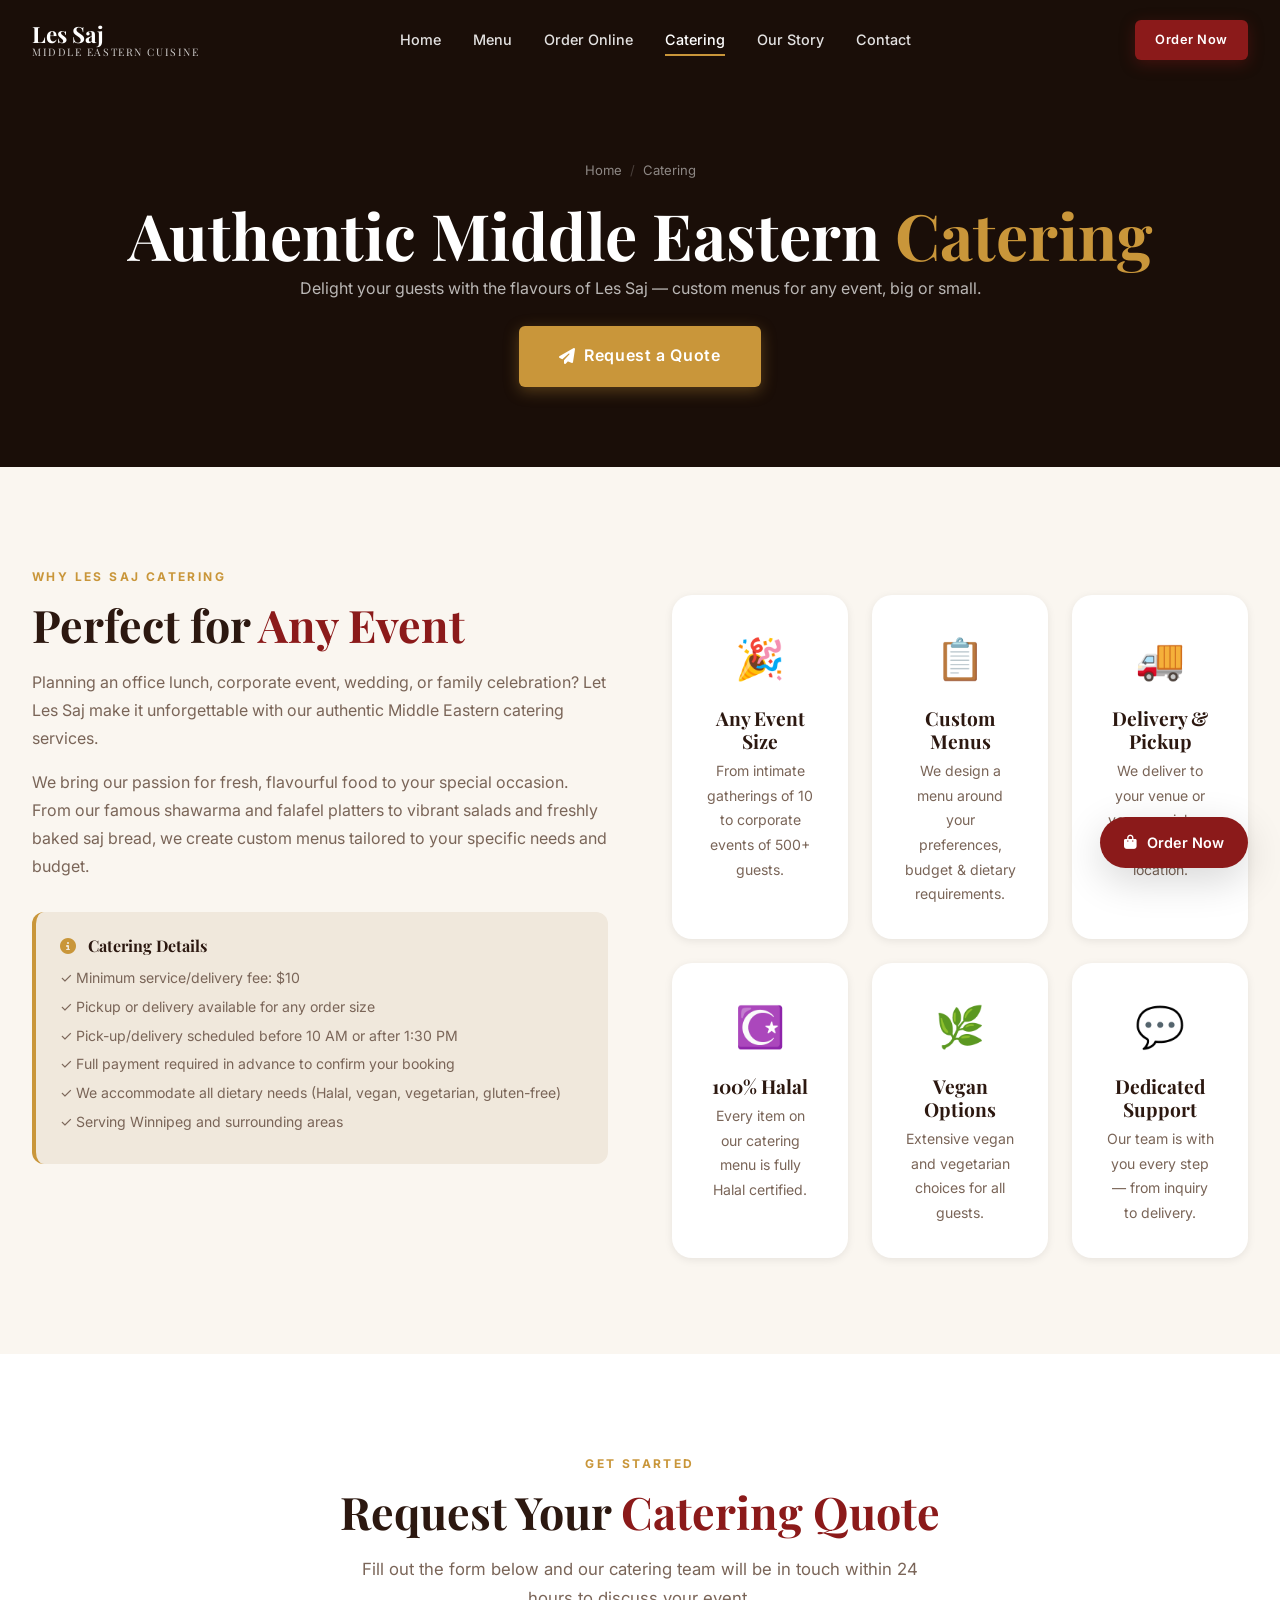
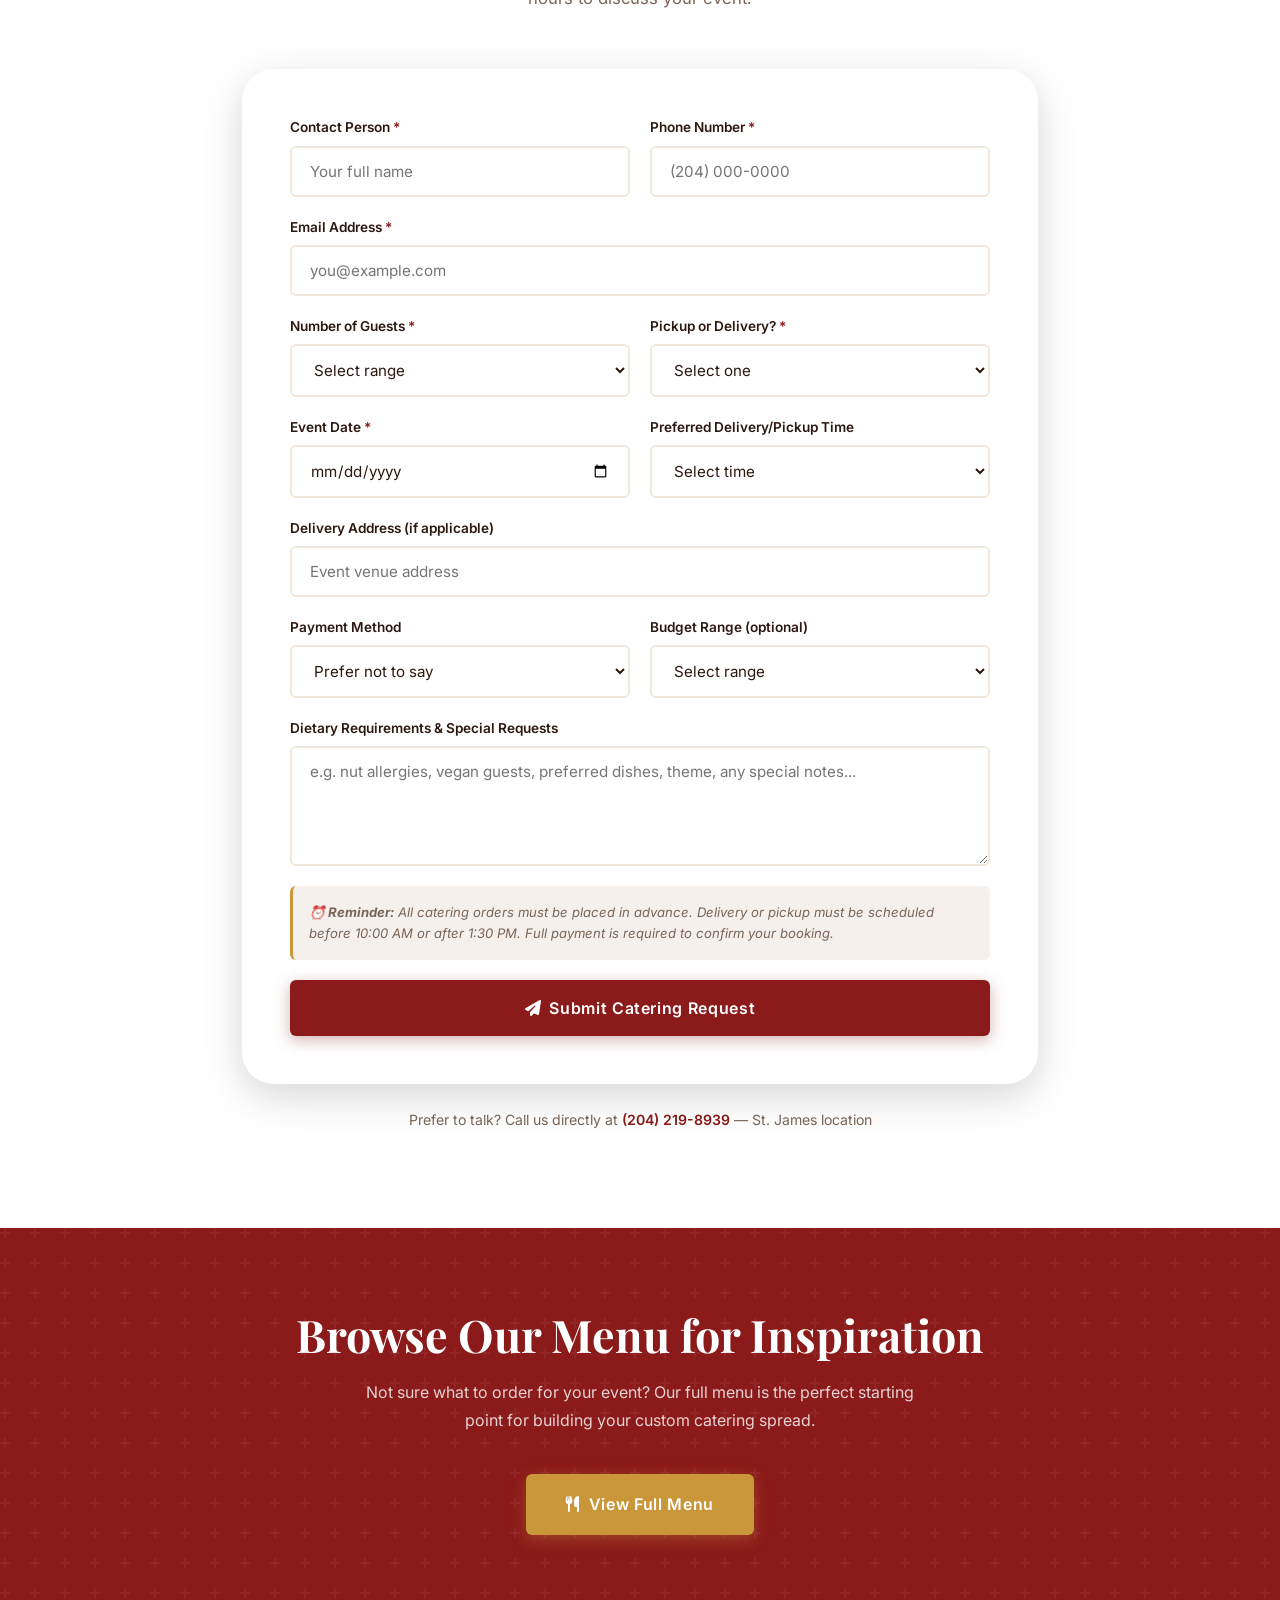
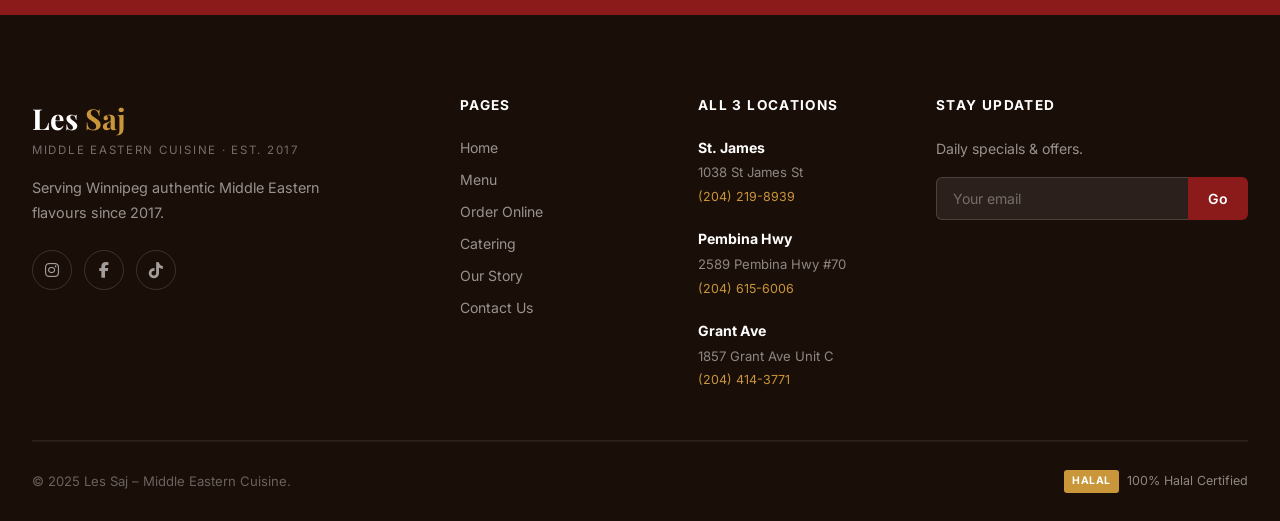
==== catering.html @ 0a303392 "foundation" ====
<!DOCTYPE html>
<html lang="en">
<head>
  <meta charset="UTF-8" /><meta name="viewport" content="width=device-width, initial-scale=1.0" />
  <title>Catering | Les Saj – Authentic Middle Eastern Catering in Winnipeg</title>
  <meta name="description" content="Les Saj catering for corporate events, weddings, parties and more. Custom Middle Eastern menus for any group size in Winnipeg. Request a quote today." />
  <link rel="stylesheet" href="css/style.css" />
  <link rel="stylesheet" href="https://cdnjs.cloudflare.com/ajax/libs/font-awesome/6.5.0/css/all.min.css" />
  <style>
    .perks-grid { display:grid; grid-template-columns:repeat(3,1fr); gap:1.5rem; margin-top:2rem; }
    .perk-card { background:var(--white); border-radius:var(--radius-lg); padding:2rem; box-shadow:var(--shadow-sm); text-align:center; transition:var(--transition); }
    .perk-card:hover { box-shadow:var(--shadow-md); transform:translateY(-4px); }
    .perk-icon { font-size:2.5rem; margin-bottom:1rem; }
    .perk-card h4 { color:var(--text); margin-bottom:0.4rem; }
    .perk-card p  { font-size:0.88rem; margin:0; }
    .catering-notes { background:var(--cream-dark); border-radius:var(--radius-md); padding:1.5rem; margin-top:2rem; border-left:4px solid var(--gold); }
    .catering-notes h4 { color:var(--text); margin-bottom:0.75rem; font-size:1rem; }
    .catering-notes li { font-size:0.88rem; color:var(--text-muted); margin-bottom:0.4rem; }
    @media(max-width:768px){ .perks-grid{grid-template-columns:1fr;} }
  </style>
</head>
<body>
<nav class="nav scrolled">
  <div class="nav-inner">
    <a href="index.html" class="nav-logo"><div class="nav-logo-text"><span class="name">Les Saj</span><span class="tagline">Middle Eastern Cuisine</span></div></a>
    <div class="nav-links"><a href="index.html">Home</a><a href="menu.html">Menu</a><a href="order.html">Order Online</a><a href="catering.html" class="active">Catering</a><a href="our-story.html">Our Story</a><a href="contact.html">Contact</a></div>
    <div class="nav-cta"><a href="order.html" class="btn btn-primary btn-sm">Order Now</a></div>
    <button class="hamburger"><span></span><span></span><span></span></button>
  </div>
</nav>
<div class="mobile-menu"><a href="index.html">Home</a><a href="menu.html">Menu</a><a href="order.html">Order Online</a><a href="catering.html">Catering</a><a href="our-story.html">Our Story</a><a href="contact.html">Contact</a><a href="order.html" class="btn btn-primary">Order Now &rarr;</a></div>

<div class="page-hero page-hero-dark">
  <div class="container">
    <div class="breadcrumb"><a href="index.html">Home</a><span class="sep">/</span><span>Catering</span></div>
    <h1>Authentic Middle Eastern <span style="color:var(--gold)">Catering</span></h1>
    <p>Delight your guests with the flavours of Les Saj — custom menus for any event, big or small.</p>
    <div style="margin-top:1.5rem;"><a href="#catering-form" class="btn btn-gold btn-lg"><i class="fas fa-paper-plane"></i> Request a Quote</a></div>
  </div>
</div>

<section class="section bg-cream">
  <div class="container">
    <div class="grid-2" style="align-items:start;">
      <div class="reveal-left">
        <span class="section-label">Why Les Saj Catering</span>
        <h2 class="section-title">Perfect for <span>Any Event</span></h2>
        <p>Planning an office lunch, corporate event, wedding, or family celebration? Let Les Saj make it unforgettable with our authentic Middle Eastern catering services.</p>
        <p style="margin-top:1rem;">We bring our passion for fresh, flavourful food to your special occasion. From our famous shawarma and falafel platters to vibrant salads and freshly baked saj bread, we create custom menus tailored to your specific needs and budget.</p>
        <div class="catering-notes">
          <h4><i class="fas fa-info-circle" style="color:var(--gold); margin-right:0.5rem;"></i> Catering Details</h4>
          <ul>
            <li>✓ Minimum service/delivery fee: $10</li>
            <li>✓ Pickup or delivery available for any order size</li>
            <li>✓ Pick-up/delivery scheduled before 10 AM or after 1:30 PM</li>
            <li>✓ Full payment required in advance to confirm your booking</li>
            <li>✓ We accommodate all dietary needs (Halal, vegan, vegetarian, gluten-free)</li>
            <li>✓ Serving Winnipeg and surrounding areas</li>
          </ul>
        </div>
      </div>
      <div class="perks-grid reveal-right">
        <div class="perk-card">
          <div class="perk-icon">🎉</div>
          <h4>Any Event Size</h4>
          <p>From intimate gatherings of 10 to corporate events of 500+ guests.</p>
        </div>
        <div class="perk-card">
          <div class="perk-icon">📋</div>
          <h4>Custom Menus</h4>
          <p>We design a menu around your preferences, budget &amp; dietary requirements.</p>
        </div>
        <div class="perk-card">
          <div class="perk-icon">🚚</div>
          <h4>Delivery &amp; Pickup</h4>
          <p>We deliver to your venue or you can pick up fresh from any location.</p>
        </div>
        <div class="perk-card">
          <div class="perk-icon">☪️</div>
          <h4>100% Halal</h4>
          <p>Every item on our catering menu is fully Halal certified.</p>
        </div>
        <div class="perk-card">
          <div class="perk-icon">🌿</div>
          <h4>Vegan Options</h4>
          <p>Extensive vegan and vegetarian choices for all guests.</p>
        </div>
        <div class="perk-card">
          <div class="perk-icon">💬</div>
          <h4>Dedicated Support</h4>
          <p>Our team is with you every step — from inquiry to delivery.</p>
        </div>
      </div>
    </div>
  </div>
</section>

<!-- CATERING FORM -->
<section class="section bg-white" id="catering-form">
  <div class="container" style="max-width:860px;">
    <div class="section-header">
      <span class="section-label">Get Started</span>
      <h2 class="section-title reveal">Request Your <span>Catering Quote</span></h2>
      <p class="section-subtitle reveal">Fill out the form below and our catering team will be in touch within 24 hours to discuss your event.</p>
    </div>
    <div style="background:var(--white); border-radius:var(--radius-xl); padding:3rem; box-shadow:var(--shadow-lg);" class="reveal">
      <form id="catering-form" class="form-grid">
        <div class="form-group">
          <label>Contact Person <span style="color:var(--red)">*</span></label>
          <input type="text" placeholder="Your full name" required />
        </div>
        <div class="form-group">
          <label>Phone Number <span style="color:var(--red)">*</span></label>
          <input type="tel" placeholder="(204) 000-0000" required />
        </div>
        <div class="form-group form-full">
          <label>Email Address <span style="color:var(--red)">*</span></label>
          <input type="email" placeholder="you@example.com" required />
        </div>
        <div class="form-group">
          <label>Number of Guests <span style="color:var(--red)">*</span></label>
          <select required>
            <option value="">Select range</option>
            <option>10 – 25 guests</option>
            <option>25 – 50 guests</option>
            <option>50 – 100 guests</option>
            <option>100 – 200 guests</option>
            <option>200+ guests</option>
          </select>
        </div>
        <div class="form-group">
          <label>Pickup or Delivery? <span style="color:var(--red)">*</span></label>
          <select required>
            <option value="">Select one</option>
            <option>Delivery to my venue</option>
            <option>Pickup from St. James</option>
            <option>Pickup from Pembina Hwy</option>
            <option>Pickup from Grant Ave</option>
          </select>
        </div>
        <div class="form-group">
          <label>Event Date <span style="color:var(--red)">*</span></label>
          <input type="date" required />
        </div>
        <div class="form-group">
          <label>Preferred Delivery/Pickup Time</label>
          <select>
            <option value="">Select time</option>
            <option>Before 10:00 AM</option>
            <option>After 1:30 PM</option>
            <option>Evening (after 5:00 PM)</option>
          </select>
        </div>
        <div class="form-group form-full">
          <label>Delivery Address (if applicable)</label>
          <input type="text" placeholder="Event venue address" />
        </div>
        <div class="form-group">
          <label>Payment Method</label>
          <select>
            <option value="">Prefer not to say</option>
            <option>Credit / Debit Card</option>
            <option>Cash</option>
            <option>E-Transfer</option>
          </select>
        </div>
        <div class="form-group">
          <label>Budget Range (optional)</label>
          <select>
            <option value="">Select range</option>
            <option>Under $200</option>
            <option>$200 – $500</option>
            <option>$500 – $1,000</option>
            <option>$1,000 – $2,500</option>
            <option>$2,500+</option>
          </select>
        </div>
        <div class="form-group form-full">
          <label>Dietary Requirements &amp; Special Requests</label>
          <textarea placeholder="e.g. nut allergies, vegan guests, preferred dishes, theme, any special notes..."></textarea>
        </div>
        <div class="form-full">
          <div class="form-note" style="margin-bottom:1.25rem;">
            <strong>⏰ Reminder:</strong> All catering orders must be placed in advance. Delivery or pickup must be scheduled before 10:00 AM or after 1:30 PM. Full payment is required to confirm your booking.
          </div>
          <button type="submit" class="btn btn-primary btn-lg" style="width:100%; justify-content:center;">
            <i class="fas fa-paper-plane"></i> Submit Catering Request
          </button>
        </div>
      </form>
    </div>
    <p style="text-align:center; margin-top:1.5rem; font-size:0.88rem; color:var(--text-muted);">
      Prefer to talk? Call us directly at <a href="tel:2042198939" style="color:var(--red); font-weight:600;">(204) 219-8939</a> — St. James location
    </p>
  </div>
</section>

<section class="cta-band">
  <div class="container">
    <h2>Browse Our Menu for Inspiration</h2>
    <p>Not sure what to order for your event? Our full menu is the perfect starting point for building your custom catering spread.</p>
    <a href="menu.html" class="btn btn-gold btn-lg"><i class="fas fa-utensils"></i> View Full Menu</a>
  </div>
</section>

<footer class="footer"><div class="container">
  <div class="footer-top">
    <div class="footer-brand"><div class="footer-logo-text">Les <span>Saj</span></div><div class="footer-tagline">Middle Eastern Cuisine · Est. 2017</div><p>Serving Winnipeg authentic Middle Eastern flavours since 2017.</p><div class="social-links"><a href="#" class="social-link"><i class="fab fa-instagram"></i></a><a href="#" class="social-link"><i class="fab fa-facebook-f"></i></a><a href="#" class="social-link"><i class="fab fa-tiktok"></i></a></div></div>
    <div><div class="footer-heading">Pages</div><div class="footer-links"><a href="index.html">Home</a><a href="menu.html">Menu</a><a href="order.html">Order Online</a><a href="catering.html">Catering</a><a href="our-story.html">Our Story</a><a href="contact.html">Contact Us</a></div></div>
    <div><div class="footer-heading">All 3 Locations</div><div class="footer-locations"><div class="footer-location"><strong>St. James</strong><span>1038 St James St</span><a href="tel:2042198939">(204) 219-8939</a></div><div class="footer-location"><strong>Pembina Hwy</strong><span>2589 Pembina Hwy #70</span><a href="tel:2046156006">(204) 615-6006</a></div><div class="footer-location"><strong>Grant Ave</strong><span>1857 Grant Ave Unit C</span><a href="tel:2044143771">(204) 414-3771</a></div></div></div>
    <div><div class="footer-heading">Stay Updated</div><div class="footer-newsletter"><p>Daily specials &amp; offers.</p><form class="newsletter-form" onsubmit="return false;"><input type="email" placeholder="Your email" /><button>Go</button></form></div></div>
  </div>
  <div class="footer-bottom"><p>&copy; 2025 Les Saj – Middle Eastern Cuisine.</p><div class="footer-halal"><span class="halal-badge">HALAL</span><span>100% Halal Certified</span></div></div>
</div></footer>
<div class="floating-order"><a href="order.html" class="floating-btn floating-order-btn"><i class="fas fa-shopping-bag"></i> Order Now</a></div>
<script src="js/main.js"></script>
</body>
</html>
---- css/style.css ----
/* ═══════════════════════════════════════════════════════
   LES SAJ — Main Stylesheet
   Brand: Deep Red #8B1A1A | Gold #C9963A | Cream #FAF6F0
   ═══════════════════════════════════════════════════════ */

@import url('https://fonts.googleapis.com/css2?family=Playfair+Display:ital,wght@0,400;0,600;0,700;1,400&family=Inter:wght@300;400;500;600;700&display=swap');

/* ── CSS Variables ── */
:root {
  --red:         #8B1A1A;
  --red-dark:    #5C1111;
  --red-light:   #B32020;
  --gold:        #C9963A;
  --gold-light:  #E8BE6A;
  --cream:       #FAF6F0;
  --cream-dark:  #F0E8DC;
  --dark:        #1A0E08;
  --brown:       #3D2B1F;
  --brown-light: #6B4C3B;
  --white:       #FFFFFF;
  --grey-light:  #F5F0EB;
  --grey:        #C8C0B8;
  --text:        #2C1810;
  --text-muted:  #7A6558;

  --shadow-sm: 0 2px 8px rgba(0,0,0,0.08);
  --shadow-md: 0 4px 20px rgba(0,0,0,0.12);
  --shadow-lg: 0 12px 40px rgba(0,0,0,0.16);
  --shadow-xl: 0 24px 60px rgba(0,0,0,0.22);

  --radius-sm: 6px;
  --radius-md: 12px;
  --radius-lg: 20px;
  --radius-xl: 32px;

  --transition: 0.3s cubic-bezier(0.4, 0, 0.2, 1);
  --transition-slow: 0.6s cubic-bezier(0.4, 0, 0.2, 1);

  --nav-height: 80px;
  --content-max: 1280px;
}

/* ── Reset & Base ── */
*, *::before, *::after { box-sizing: border-box; margin: 0; padding: 0; }
html { scroll-behavior: smooth; font-size: 16px; }
body {
  font-family: 'Inter', -apple-system, BlinkMacSystemFont, sans-serif;
  color: var(--text);
  background: var(--cream);
  line-height: 1.6;
  overflow-x: hidden;
}
img { max-width: 100%; height: auto; display: block; }
a { text-decoration: none; color: inherit; }
button { cursor: pointer; border: none; background: none; font-family: inherit; }
ul { list-style: none; }
input, textarea, select { font-family: inherit; }

/* ── Typography ── */
h1, h2, h3, h4 { font-family: 'Playfair Display', Georgia, serif; line-height: 1.2; }
h1 { font-size: clamp(2.5rem, 5vw, 4rem); }
h2 { font-size: clamp(2rem, 3.5vw, 3rem); }
h3 { font-size: clamp(1.4rem, 2vw, 1.8rem); }
h4 { font-size: 1.2rem; }
p  { font-size: 1rem; line-height: 1.75; color: var(--text-muted); }

.section-label {
  display: inline-block;
  font-size: 0.75rem;
  font-weight: 700;
  letter-spacing: 0.2em;
  text-transform: uppercase;
  color: var(--gold);
  margin-bottom: 0.75rem;
}
.section-title { color: var(--text); margin-bottom: 1rem; }
.section-title span { color: var(--red); }
.section-subtitle { font-size: 1.05rem; color: var(--text-muted); max-width: 600px; margin: 0 auto 3rem; }

/* ── Layout Utilities ── */
.container { max-width: var(--content-max); margin: 0 auto; padding: 0 2rem; }
.section { padding: 6rem 0; }
.section-sm { padding: 4rem 0; }
.section-header { text-align: center; margin-bottom: 3.5rem; }
.grid-2 { display: grid; grid-template-columns: 1fr 1fr; gap: 4rem; align-items: center; }
.grid-3 { display: grid; grid-template-columns: repeat(3, 1fr); gap: 2rem; }
.grid-4 { display: grid; grid-template-columns: repeat(4, 1fr); gap: 1.5rem; }
.flex { display: flex; }
.flex-center { display: flex; align-items: center; justify-content: center; }
.flex-between { display: flex; align-items: center; justify-content: space-between; }
.gap-1 { gap: 0.5rem; }
.gap-2 { gap: 1rem; }
.gap-3 { gap: 1.5rem; }
.text-center { text-align: center; }
.text-white { color: var(--white) !important; }

/* ── Buttons ── */
.btn {
  display: inline-flex; align-items: center; gap: 0.5rem;
  padding: 0.875rem 2rem;
  font-size: 0.9rem; font-weight: 600; letter-spacing: 0.04em;
  border-radius: var(--radius-sm);
  transition: var(--transition);
  white-space: nowrap;
}
.btn-primary {
  background: var(--red); color: var(--white);
  box-shadow: 0 4px 15px rgba(139,26,26,0.35);
}
.btn-primary:hover {
  background: var(--red-dark);
  box-shadow: 0 6px 20px rgba(139,26,26,0.45);
  transform: translateY(-2px);
}
.btn-outline {
  background: transparent; color: var(--white);
  border: 2px solid rgba(255,255,255,0.6);
}
.btn-outline:hover {
  background: rgba(255,255,255,0.15);
  border-color: var(--white);
  transform: translateY(-2px);
}
.btn-outline-dark {
  background: transparent; color: var(--red);
  border: 2px solid var(--red);
}
.btn-outline-dark:hover {
  background: var(--red); color: var(--white);
  transform: translateY(-2px);
}
.btn-gold {
  background: var(--gold); color: var(--white);
  box-shadow: 0 4px 15px rgba(201,150,58,0.35);
}
.btn-gold:hover {
  background: #b8852e;
  box-shadow: 0 6px 20px rgba(201,150,58,0.45);
  transform: translateY(-2px);
}
.btn-lg { padding: 1.1rem 2.5rem; font-size: 1rem; }
.btn-sm { padding: 0.6rem 1.25rem; font-size: 0.8rem; }
.btn-icon { width: 44px; height: 44px; padding: 0; border-radius: 50%; justify-content: center; }


/* ═══════════════════════════════════════════════
   NAVIGATION
   ═══════════════════════════════════════════════ */
.nav {
  position: fixed; top: 0; left: 0; right: 0; z-index: 1000;
  height: var(--nav-height);
  display: flex; align-items: center;
  transition: var(--transition);
  padding: 0 2rem;
}
.nav.transparent { background: transparent; }
.nav.scrolled {
  background: var(--dark);
  box-shadow: 0 4px 30px rgba(0,0,0,0.4);
  height: 70px;
}
.nav-inner { max-width: var(--content-max); margin: 0 auto; width: 100%; display: flex; align-items: center; justify-content: space-between; }

.nav-logo img { height: 52px; width: auto; transition: var(--transition); }
.nav.scrolled .nav-logo img { height: 44px; }
.nav-logo-text {
  display: flex; flex-direction: column;
  font-family: 'Playfair Display', serif;
  color: var(--white);
  line-height: 1.1;
}
.nav-logo-text .name { font-size: 1.4rem; font-weight: 700; }
.nav-logo-text .tagline { font-size: 0.65rem; font-weight: 400; letter-spacing: 0.15em; opacity: 0.8; text-transform: uppercase; }

.nav-links { display: flex; align-items: center; gap: 0.25rem; }
.nav-links a {
  color: rgba(255,255,255,0.88);
  font-size: 0.9rem; font-weight: 500;
  padding: 0.5rem 0.875rem;
  border-radius: var(--radius-sm);
  transition: var(--transition);
  position: relative;
}
.nav-links a::after {
  content: '';
  position: absolute; bottom: 4px; left: 50%; right: 50%;
  height: 2px; background: var(--gold);
  transition: var(--transition);
}
.nav-links a:hover { color: var(--white); }
.nav-links a:hover::after, .nav-links a.active::after { left: 0.875rem; right: 0.875rem; }
.nav-links a.active { color: var(--white); }

.nav-cta { display: flex; align-items: center; gap: 0.75rem; margin-left: 1.5rem; }
.nav-phone { color: rgba(255,255,255,0.75); font-size: 0.82rem; }
.nav-phone:hover { color: var(--white); }

.hamburger { display: none; flex-direction: column; gap: 5px; padding: 8px; }
.hamburger span { display: block; width: 24px; height: 2px; background: var(--white); border-radius: 2px; transition: var(--transition); }
.hamburger.open span:nth-child(1) { transform: translateY(7px) rotate(45deg); }
.hamburger.open span:nth-child(2) { opacity: 0; }
.hamburger.open span:nth-child(3) { transform: translateY(-7px) rotate(-45deg); }

.mobile-menu {
  display: none;
  position: fixed; top: var(--nav-height); left: 0; right: 0;
  background: var(--dark);
  padding: 1.5rem 2rem 2rem;
  z-index: 999;
  transform: translateY(-110%);
  transition: var(--transition);
}
.mobile-menu.open { transform: translateY(0); }
.mobile-menu a {
  display: block; color: rgba(255,255,255,0.85);
  padding: 0.875rem 0;
  font-size: 1.05rem; font-weight: 500;
  border-bottom: 1px solid rgba(255,255,255,0.08);
  transition: var(--transition);
}
.mobile-menu a:hover { color: var(--gold); padding-left: 0.5rem; }
.mobile-menu .btn { margin-top: 1.25rem; width: 100%; justify-content: center; }


/* ═══════════════════════════════════════════════
   HERO
   ═══════════════════════════════════════════════ */
.hero {
  position: relative; height: 100vh; min-height: 700px;
  display: flex; align-items: center;
  overflow: hidden;
}
.hero-bg {
  position: absolute; inset: 0;
  background: url('https://images.unsplash.com/photo-1529006557810-274b9b2fc783?auto=format&fit=crop&w=1920&q=80') center/cover no-repeat;
  transform: scale(1.05);
  transition: transform 8s ease;
}
.hero-bg.loaded { transform: scale(1); }
.hero-overlay {
  position: absolute; inset: 0;
  background: linear-gradient(135deg, rgba(26,14,8,0.88) 0%, rgba(139,26,26,0.55) 50%, rgba(26,14,8,0.75) 100%);
}
.hero-content {
  position: relative; z-index: 1;
  max-width: var(--content-max); margin: 0 auto; padding: 0 2rem;
  padding-top: var(--nav-height);
}
.hero-badge {
  display: inline-flex; align-items: center; gap: 0.5rem;
  background: rgba(201,150,58,0.2); border: 1px solid rgba(201,150,58,0.4);
  color: var(--gold-light); font-size: 0.78rem; font-weight: 600;
  letter-spacing: 0.15em; text-transform: uppercase;
  padding: 0.4rem 1rem; border-radius: 100px;
  margin-bottom: 1.5rem;
  animation: fadeDown 0.8s ease forwards;
}
.hero h1 {
  color: var(--white); font-size: clamp(3rem, 6vw, 5.5rem);
  line-height: 1.05; margin-bottom: 1.5rem;
  animation: fadeUp 0.9s 0.2s ease both;
}
.hero h1 em { color: var(--gold); font-style: normal; }
.hero p {
  color: rgba(255,255,255,0.82); font-size: 1.15rem;
  max-width: 560px; margin-bottom: 2.5rem;
  animation: fadeUp 0.9s 0.35s ease both;
  line-height: 1.7;
}
.hero-actions {
  display: flex; gap: 1rem; flex-wrap: wrap;
  animation: fadeUp 0.9s 0.5s ease both;
}
.hero-scroll {
  position: absolute; bottom: 2.5rem; left: 50%; transform: translateX(-50%);
  color: rgba(255,255,255,0.5); font-size: 0.75rem; letter-spacing: 0.15em;
  text-transform: uppercase; text-align: center;
  animation: bounce 2s infinite;
}
.hero-scroll::after {
  content: '↓'; display: block; font-size: 1.2rem; margin-top: 0.25rem;
}
.hero-stats {
  position: absolute; bottom: 4rem; right: 2rem;
  display: flex; flex-direction: column; gap: 1rem;
  animation: fadeLeft 1s 0.7s ease both;
}
.hero-stat {
  background: rgba(255,255,255,0.1); backdrop-filter: blur(10px);
  border: 1px solid rgba(255,255,255,0.15); border-radius: var(--radius-md);
  padding: 1rem 1.5rem; text-align: center; color: var(--white);
}
.hero-stat .number { font-family: 'Playfair Display', serif; font-size: 2rem; font-weight: 700; display: block; }
.hero-stat .label { font-size: 0.72rem; opacity: 0.7; text-transform: uppercase; letter-spacing: 0.1em; }


/* ═══════════════════════════════════════════════
   TICKER / ANNOUNCEMENT STRIP
   ═══════════════════════════════════════════════ */
.ticker {
  background: var(--red); color: var(--white);
  padding: 0.75rem 0; overflow: hidden;
}
.ticker-inner {
  display: flex; gap: 4rem;
  animation: ticker 25s linear infinite;
  white-space: nowrap;
}
.ticker-item {
  display: flex; align-items: center; gap: 0.5rem;
  font-size: 0.85rem; font-weight: 500; letter-spacing: 0.05em;
  flex-shrink: 0;
}
.ticker-dot { color: var(--gold); font-size: 1.2rem; }


/* ═══════════════════════════════════════════════
   MENU CATEGORIES PREVIEW (homepage)
   ═══════════════════════════════════════════════ */
.categories-grid {
  display: grid;
  grid-template-columns: repeat(auto-fit, minmax(180px, 1fr));
  gap: 1.25rem;
}
.category-card {
  background: var(--white); border-radius: var(--radius-lg);
  padding: 2rem 1.25rem; text-align: center;
  box-shadow: var(--shadow-sm);
  border: 2px solid transparent;
  transition: var(--transition);
  cursor: pointer;
}
.category-card:hover, .category-card.active {
  border-color: var(--red);
  box-shadow: var(--shadow-md);
  transform: translateY(-4px);
}
.category-icon {
  width: 64px; height: 64px; margin: 0 auto 1rem;
  background: var(--grey-light); border-radius: 50%;
  display: flex; align-items: center; justify-content: center;
  font-size: 1.8rem;
  transition: var(--transition);
}
.category-card:hover .category-icon, .category-card.active .category-icon {
  background: var(--red); transform: scale(1.1);
}
.category-card h4 { font-size: 0.95rem; font-weight: 600; color: var(--text); margin-bottom: 0.25rem; }
.category-card p { font-size: 0.78rem; color: var(--text-muted); margin: 0; }


/* ═══════════════════════════════════════════════
   FEATURED DISHES (homepage)
   ═══════════════════════════════════════════════ */
.dishes-grid {
  display: grid;
  grid-template-columns: repeat(auto-fill, minmax(280px, 1fr));
  gap: 1.75rem;
}
.dish-card {
  background: var(--white); border-radius: var(--radius-lg);
  overflow: hidden; box-shadow: var(--shadow-sm);
  transition: var(--transition);
  position: relative;
}
.dish-card:hover { box-shadow: var(--shadow-lg); transform: translateY(-6px); }
.dish-card-img {
  height: 220px; overflow: hidden; position: relative;
}
.dish-card-img img {
  width: 100%; height: 100%; object-fit: cover;
  transition: transform 0.6s ease;
}
.dish-card:hover .dish-card-img img { transform: scale(1.08); }
.dish-badge {
  position: absolute; top: 1rem; left: 1rem;
  background: var(--red); color: var(--white);
  font-size: 0.7rem; font-weight: 700; letter-spacing: 0.08em;
  text-transform: uppercase; padding: 0.3rem 0.75rem;
  border-radius: 100px;
}
.dish-badge.vegan { background: #2E7D32; }
.dish-badge.new   { background: var(--gold); }
.dish-card-body { padding: 1.5rem; }
.dish-card-body h3 { font-size: 1.15rem; margin-bottom: 0.4rem; color: var(--text); }
.dish-card-body p { font-size: 0.88rem; margin-bottom: 1.25rem; line-height: 1.6; }
.dish-card-footer { display: flex; align-items: center; justify-content: space-between; }
.dish-tags { display: flex; gap: 0.4rem; flex-wrap: wrap; }
.dish-tag {
  font-size: 0.7rem; font-weight: 600; padding: 0.25rem 0.6rem;
  border-radius: 100px; background: var(--grey-light); color: var(--text-muted);
}


/* ═══════════════════════════════════════════════
   SPLIT SECTIONS
   ═══════════════════════════════════════════════ */
.split-section { display: grid; grid-template-columns: 1fr 1fr; min-height: 560px; }
.split-image { position: relative; overflow: hidden; }
.split-image img { width: 100%; height: 100%; object-fit: cover; }
.split-content {
  display: flex; flex-direction: column; justify-content: center;
  padding: 5rem;
}
.split-content .section-label { display: block; }
.split-content p { max-width: 100%; margin: 0 0 2rem; }
.split-dark { background: var(--dark); }
.split-dark h2, .split-dark h3 { color: var(--white); }
.split-dark p { color: rgba(255,255,255,0.7); }
.split-cream { background: var(--cream); }
.split-red { background: var(--red); }
.split-red h2, .split-red h3 { color: var(--white); }
.split-red p { color: rgba(255,255,255,0.8); }


/* ═══════════════════════════════════════════════
   TESTIMONIALS
   ═══════════════════════════════════════════════ */
.reviews-section { background: var(--dark); }
.reviews-grid {
  display: grid; grid-template-columns: repeat(auto-fill, minmax(300px, 1fr));
  gap: 1.5rem;
}
.review-card {
  background: rgba(255,255,255,0.06); border: 1px solid rgba(255,255,255,0.1);
  border-radius: var(--radius-lg); padding: 2rem;
  transition: var(--transition);
}
.review-card:hover { background: rgba(255,255,255,0.1); transform: translateY(-4px); }
.review-stars { color: var(--gold); font-size: 1rem; letter-spacing: 2px; margin-bottom: 1rem; }
.review-text { color: rgba(255,255,255,0.82); font-size: 0.95rem; line-height: 1.7; margin-bottom: 1.5rem; font-style: italic; }
.review-author { display: flex; align-items: center; gap: 0.75rem; }
.review-avatar {
  width: 42px; height: 42px; border-radius: 50%;
  background: var(--red); display: flex; align-items: center; justify-content: center;
  color: var(--white); font-weight: 700; font-size: 1rem; flex-shrink: 0;
}
.review-name { color: var(--white); font-weight: 600; font-size: 0.9rem; }
.review-platform { color: rgba(255,255,255,0.4); font-size: 0.78rem; }
.review-badge-g { color: #4285F4; font-weight: 700; font-size: 0.75rem; }


/* ═══════════════════════════════════════════════
   LOCATIONS
   ═══════════════════════════════════════════════ */
.locations-grid {
  display: grid; grid-template-columns: repeat(3, 1fr); gap: 1.75rem;
}
.location-card {
  background: var(--white); border-radius: var(--radius-lg);
  overflow: hidden; box-shadow: var(--shadow-md);
  transition: var(--transition);
  border-top: 4px solid var(--red);
}
.location-card:hover { box-shadow: var(--shadow-xl); transform: translateY(-6px); }
.location-card.featured { border-top-color: var(--gold); }
.location-header {
  background: var(--dark); color: var(--white);
  padding: 1.5rem; display: flex; align-items: center; gap: 1rem;
}
.location-number {
  width: 40px; height: 40px; border-radius: 50%;
  background: var(--red); display: flex; align-items: center; justify-content: center;
  font-weight: 700; font-size: 1rem; flex-shrink: 0;
}
.location-card.featured .location-number { background: var(--gold); }
.location-name { font-family: 'Playfair Display', serif; font-size: 1.15rem; font-weight: 700; }
.location-tag { font-size: 0.72rem; opacity: 0.6; letter-spacing: 0.08em; }
.location-body { padding: 1.75rem; }
.location-info { display: flex; flex-direction: column; gap: 1rem; margin-bottom: 1.5rem; }
.location-row { display: flex; gap: 0.75rem; align-items: flex-start; }
.location-icon { color: var(--red); flex-shrink: 0; margin-top: 2px; }
.location-row strong { display: block; font-size: 0.82rem; color: var(--text); margin-bottom: 0.15rem; }
.location-row span { font-size: 0.82rem; color: var(--text-muted); line-height: 1.5; }
.hours-grid { font-size: 0.82rem; color: var(--text-muted); line-height: 1.8; }
.hours-grid .day { color: var(--text); font-weight: 500; }
.location-actions { display: flex; gap: 0.75rem; }
.location-actions .btn { flex: 1; justify-content: center; font-size: 0.82rem; }


/* ═══════════════════════════════════════════════
   ORDERING PLATFORMS
   ═══════════════════════════════════════════════ */
.order-platforms { display: flex; gap: 1.5rem; flex-wrap: wrap; }
.platform-card {
  flex: 1; min-width: 200px;
  background: var(--white); border-radius: var(--radius-lg);
  padding: 2rem; text-align: center; box-shadow: var(--shadow-md);
  transition: var(--transition);
  border: 2px solid transparent;
}
.platform-card:hover { border-color: var(--red); transform: translateY(-4px); box-shadow: var(--shadow-lg); }
.platform-logo { width: 80px; height: 80px; margin: 0 auto 1rem; border-radius: var(--radius-md); overflow: hidden; }
.platform-logo img { width: 100%; height: 100%; object-fit: contain; }
.platform-name { font-weight: 700; font-size: 1.1rem; margin-bottom: 0.25rem; }
.platform-desc { font-size: 0.82rem; color: var(--text-muted); margin-bottom: 1.25rem; }


/* ═══════════════════════════════════════════════
   CATERING FORM
   ═══════════════════════════════════════════════ */
.form-grid { display: grid; grid-template-columns: 1fr 1fr; gap: 1.25rem; }
.form-full { grid-column: 1 / -1; }
.form-group { display: flex; flex-direction: column; gap: 0.4rem; }
.form-group label { font-size: 0.85rem; font-weight: 600; color: var(--text); }
.form-group input,
.form-group select,
.form-group textarea {
  padding: 0.875rem 1.1rem;
  border: 2px solid var(--cream-dark);
  border-radius: var(--radius-sm);
  font-size: 0.95rem;
  color: var(--text);
  background: var(--white);
  transition: var(--transition);
  outline: none;
}
.form-group input:focus,
.form-group select:focus,
.form-group textarea:focus {
  border-color: var(--red);
  box-shadow: 0 0 0 4px rgba(139,26,26,0.08);
}
.form-group textarea { resize: vertical; min-height: 120px; }
.form-note {
  font-size: 0.82rem; color: var(--text-muted); font-style: italic;
  padding: 1rem; background: var(--grey-light); border-radius: var(--radius-sm);
  border-left: 3px solid var(--gold);
}


/* ═══════════════════════════════════════════════
   MENU PAGE
   ═══════════════════════════════════════════════ */
.menu-hero {
  background: var(--dark); color: var(--white);
  padding: calc(var(--nav-height) + 4rem) 0 4rem;
  text-align: center;
  position: relative; overflow: hidden;
}
.menu-hero::before {
  content: '';
  position: absolute; inset: 0;
  background: url('https://images.unsplash.com/photo-1600628421055-4d30de868b8f?auto=format&fit=crop&w=1920&q=80') center/cover;
  opacity: 0.2;
}
.menu-hero > * { position: relative; z-index: 1; }
.menu-hero h1 { color: var(--white); margin-bottom: 0.75rem; }
.menu-hero p { color: rgba(255,255,255,0.7); max-width: 600px; margin: 0 auto; }

.menu-filter-bar {
  position: sticky; top: var(--nav-height); z-index: 100;
  background: var(--white); border-bottom: 1px solid var(--cream-dark);
  box-shadow: var(--shadow-sm);
}
.menu-filters {
  display: flex; gap: 0.5rem; padding: 1rem 0; overflow-x: auto;
  scrollbar-width: none;
}
.menu-filters::-webkit-scrollbar { display: none; }
.filter-btn {
  display: inline-flex; align-items: center; gap: 0.4rem;
  padding: 0.55rem 1.1rem;
  border-radius: 100px;
  font-size: 0.85rem; font-weight: 500;
  white-space: nowrap;
  border: 2px solid var(--cream-dark);
  color: var(--text-muted);
  transition: var(--transition);
  cursor: pointer;
}
.filter-btn:hover { border-color: var(--red); color: var(--red); }
.filter-btn.active {
  background: var(--red); border-color: var(--red); color: var(--white);
}

.menu-section { margin-bottom: 4rem; }
.menu-section-title {
  font-size: 1.6rem; color: var(--text); margin-bottom: 0.5rem;
  padding-bottom: 0.75rem;
  border-bottom: 3px solid var(--red);
  display: flex; align-items: center; gap: 0.75rem;
}
.menu-section-title .icon { font-size: 1.4rem; }
.menu-section-desc { color: var(--text-muted); font-size: 0.9rem; margin-bottom: 2rem; }

.menu-items-grid {
  display: grid; grid-template-columns: repeat(auto-fill, minmax(300px, 1fr)); gap: 1.25rem;
}
.menu-item {
  background: var(--white); border-radius: var(--radius-md);
  overflow: hidden; box-shadow: var(--shadow-sm);
  transition: var(--transition); display: flex; flex-direction: column;
}
.menu-item:hover { box-shadow: var(--shadow-md); transform: translateY(-3px); }
.menu-item-img { height: 180px; overflow: hidden; position: relative; }
.menu-item-img img { width: 100%; height: 100%; object-fit: cover; transition: 0.5s ease; }
.menu-item:hover .menu-item-img img { transform: scale(1.06); }
.menu-item-img.placeholder {
  background: linear-gradient(135deg, var(--cream-dark), var(--grey-light));
  display: flex; align-items: center; justify-content: center;
  font-size: 3rem;
}
.menu-item-body { padding: 1.25rem; flex: 1; display: flex; flex-direction: column; }
.menu-item-header { display: flex; justify-content: space-between; align-items: start; margin-bottom: 0.5rem; }
.menu-item-name { font-size: 1rem; font-weight: 600; color: var(--text); }
.menu-item-badges { display: flex; gap: 0.3rem; margin-left: 0.5rem; flex-shrink: 0; }
.badge {
  font-size: 0.65rem; font-weight: 700; padding: 0.2rem 0.5rem;
  border-radius: 100px; letter-spacing: 0.05em;
}
.badge-v { background: #E8F5E9; color: #2E7D32; }
.badge-h { background: #E3F2FD; color: #1565C0; }
.badge-s { background: #FFF3E0; color: #E65100; }
.menu-item-desc { font-size: 0.82rem; color: var(--text-muted); line-height: 1.6; flex: 1; margin-bottom: 1rem; }
.menu-item-footer { display: flex; align-items: center; justify-content: space-between; margin-top: auto; }


/* ═══════════════════════════════════════════════
   PAGE HERO (inner pages)
   ═══════════════════════════════════════════════ */
.page-hero {
  padding: calc(var(--nav-height) + 5rem) 0 5rem;
  text-align: center; position: relative; overflow: hidden;
}
.page-hero::before {
  content: ''; position: absolute; inset: 0;
  background-size: cover; background-position: center;
  opacity: 0.15;
}
.page-hero-dark { background: var(--dark); }
.page-hero-dark h1 { color: var(--white); }
.page-hero-dark p  { color: rgba(255,255,255,0.7); }
.page-hero-cream { background: var(--cream-dark); }
.breadcrumb {
  display: flex; align-items: center; gap: 0.5rem; justify-content: center;
  font-size: 0.82rem; color: rgba(255,255,255,0.5); margin-bottom: 1rem;
}
.breadcrumb a { color: rgba(255,255,255,0.5); }
.breadcrumb a:hover { color: var(--gold); }
.breadcrumb .sep { opacity: 0.4; }


/* ═══════════════════════════════════════════════
   STORY / ABOUT
   ═══════════════════════════════════════════════ */
.story-timeline { position: relative; }
.story-timeline::before {
  content: ''; position: absolute; left: 50%; top: 0; bottom: 0; width: 2px;
  background: linear-gradient(to bottom, var(--red), var(--gold));
  transform: translateX(-50%);
}
.timeline-item {
  display: grid; grid-template-columns: 1fr 60px 1fr; gap: 1rem;
  align-items: center; margin-bottom: 4rem;
}
.timeline-item:nth-child(even) .timeline-content:first-child { order: 3; }
.timeline-item:nth-child(even) .timeline-content:last-child  { order: 1; }
.timeline-dot {
  width: 60px; height: 60px; border-radius: 50%;
  background: var(--red); border: 4px solid var(--cream);
  display: flex; align-items: center; justify-content: center;
  font-size: 1.4rem; box-shadow: var(--shadow-md);
  position: relative; z-index: 1;
}
.timeline-year {
  font-family: 'Playfair Display', serif; font-size: 2rem; font-weight: 700;
  color: var(--red); margin-bottom: 0.5rem;
}
.timeline-content h3 { margin-bottom: 0.5rem; }
.timeline-content p { font-size: 0.9rem; }


/* ═══════════════════════════════════════════════
   CONTACT PAGE
   ═══════════════════════════════════════════════ */
.contact-grid { display: grid; grid-template-columns: 1fr 1.4fr; gap: 4rem; align-items: start; }
.contact-info h2 { margin-bottom: 1.5rem; }
.contact-info-item {
  display: flex; gap: 1.25rem; align-items: flex-start;
  padding: 1.25rem 0; border-bottom: 1px solid var(--cream-dark);
}
.contact-info-icon {
  width: 48px; height: 48px; border-radius: var(--radius-sm);
  background: var(--grey-light); display: flex; align-items: center;
  justify-content: center; font-size: 1.2rem; flex-shrink: 0; color: var(--red);
}
.contact-info-text strong { display: block; font-weight: 600; margin-bottom: 0.25rem; }
.contact-info-text span { font-size: 0.9rem; color: var(--text-muted); }
.contact-form-wrap {
  background: var(--white); border-radius: var(--radius-xl);
  padding: 3rem; box-shadow: var(--shadow-lg);
}


/* ═══════════════════════════════════════════════
   CTA BANDS
   ═══════════════════════════════════════════════ */
.cta-band {
  padding: 5rem 0; text-align: center;
  background: var(--red);
  position: relative; overflow: hidden;
}
.cta-band::before {
  content: ''; position: absolute; inset: 0;
  background: url("data:image/svg+xml,%3Csvg width='60' height='60' viewBox='0 0 60 60' xmlns='http://www.w3.org/2000/svg'%3E%3Cg fill='none' fill-rule='evenodd'%3E%3Cg fill='%23ffffff' fill-opacity='0.05'%3E%3Cpath d='M36 34v-4h-2v4h-4v2h4v4h2v-4h4v-2h-4zm0-30V0h-2v4h-4v2h4v4h2V6h4V4h-4zM6 34v-4H4v4H0v2h4v4h2v-4h4v-2H6zM6 4V0H4v4H0v2h4v4h2V6h4V4H6z'/%3E%3C/g%3E%3C/g%3E%3C/svg%3E");
}
.cta-band > .container { position: relative; z-index: 1; }
.cta-band h2 { color: var(--white); margin-bottom: 1rem; }
.cta-band p  { color: rgba(255,255,255,0.8); max-width: 560px; margin: 0 auto 2.5rem; }
.cta-band .btn-outline { border-color: rgba(255,255,255,0.5); }
.cta-dark { background: var(--dark); }
.cta-dark h2 { color: var(--white); }
.cta-dark p  { color: rgba(255,255,255,0.7); }


/* ═══════════════════════════════════════════════
   INSTAGRAM STRIP
   ═══════════════════════════════════════════════ */
.instagram-strip { background: var(--dark); padding: 4rem 0; }
.instagram-grid {
  display: grid; grid-template-columns: repeat(6, 1fr); gap: 0.25rem;
}
.insta-item {
  aspect-ratio: 1; overflow: hidden; position: relative; cursor: pointer;
}
.insta-item img { width: 100%; height: 100%; object-fit: cover; transition: 0.4s ease; }
.insta-item:hover img { transform: scale(1.1); }
.insta-item::after {
  content: '📸'; position: absolute; inset: 0;
  background: rgba(139,26,26,0.7); color: var(--white);
  font-size: 1.5rem; display: flex; align-items: center; justify-content: center;
  opacity: 0; transition: var(--transition);
}
.insta-item:hover::after { opacity: 1; }


/* ═══════════════════════════════════════════════
   FOOTER
   ═══════════════════════════════════════════════ */
.footer { background: var(--dark); padding: 5rem 0 0; }
.footer-top {
  display: grid; grid-template-columns: 2fr 1fr 1fr 1.5fr; gap: 3rem;
  padding-bottom: 3rem;
  border-bottom: 1px solid rgba(255,255,255,0.08);
}
.footer-brand p { color: rgba(255,255,255,0.55); font-size: 0.9rem; margin: 1rem 0 1.5rem; max-width: 300px; }
.footer-logo-text { font-family: 'Playfair Display', serif; color: var(--white); font-size: 1.8rem; font-weight: 700; }
.footer-logo-text span { color: var(--gold); }
.footer-tagline { font-size: 0.72rem; color: rgba(255,255,255,0.4); letter-spacing: 0.15em; text-transform: uppercase; }
.social-links { display: flex; gap: 0.75rem; }
.social-link {
  width: 40px; height: 40px; border-radius: 50%;
  border: 1px solid rgba(255,255,255,0.15);
  display: flex; align-items: center; justify-content: center;
  color: rgba(255,255,255,0.6); font-size: 1rem;
  transition: var(--transition);
}
.social-link:hover { background: var(--red); border-color: var(--red); color: var(--white); }
.footer-heading { color: var(--white); font-size: 0.85rem; font-weight: 700; letter-spacing: 0.1em; text-transform: uppercase; margin-bottom: 1.25rem; }
.footer-links { display: flex; flex-direction: column; gap: 0.6rem; }
.footer-links a { color: rgba(255,255,255,0.55); font-size: 0.88rem; transition: var(--transition); }
.footer-links a:hover { color: var(--gold); padding-left: 4px; }
.footer-locations { display: flex; flex-direction: column; gap: 1.25rem; }
.footer-location { }
.footer-location strong { color: var(--white); font-size: 0.88rem; display: block; margin-bottom: 0.25rem; }
.footer-location span { color: rgba(255,255,255,0.5); font-size: 0.82rem; line-height: 1.5; display: block; }
.footer-location a { color: var(--gold); font-size: 0.78rem; margin-top: 0.25rem; display: inline-block; }
.footer-location a:hover { color: var(--gold-light); }
.footer-newsletter { }
.footer-newsletter p { color: rgba(255,255,255,0.55); font-size: 0.88rem; margin-bottom: 1rem; }
.newsletter-form { display: flex; gap: 0; }
.newsletter-form input {
  flex: 1; padding: 0.75rem 1rem;
  background: rgba(255,255,255,0.08); border: 1px solid rgba(255,255,255,0.15);
  border-right: none; border-radius: var(--radius-sm) 0 0 var(--radius-sm);
  color: var(--white); font-size: 0.88rem; outline: none;
}
.newsletter-form input::placeholder { color: rgba(255,255,255,0.35); }
.newsletter-form input:focus { border-color: var(--red); }
.newsletter-form button {
  padding: 0.75rem 1.25rem;
  background: var(--red); color: var(--white);
  border-radius: 0 var(--radius-sm) var(--radius-sm) 0;
  font-size: 0.88rem; font-weight: 600; cursor: pointer;
  transition: var(--transition);
}
.newsletter-form button:hover { background: var(--red-dark); }

.footer-bottom {
  padding: 1.75rem 0;
  display: flex; align-items: center; justify-content: space-between;
  border-top: 1px solid rgba(255,255,255,0.05);
}
.footer-bottom p { color: rgba(255,255,255,0.35); font-size: 0.82rem; }
.footer-bottom a { color: rgba(255,255,255,0.35); margin-left: 1.25rem; }
.footer-bottom a:hover { color: var(--gold); }
.footer-halal {
  display: flex; align-items: center; gap: 0.5rem;
  color: rgba(255,255,255,0.5); font-size: 0.78rem;
}
.halal-badge {
  background: var(--gold); color: var(--white); font-size: 0.65rem;
  font-weight: 700; padding: 0.2rem 0.5rem; border-radius: 3px; letter-spacing: 0.05em;
}


/* ═══════════════════════════════════════════════
   SCROLL ANIMATIONS
   ═══════════════════════════════════════════════ */
.reveal {
  opacity: 0; transform: translateY(30px);
  transition: opacity 0.7s ease, transform 0.7s ease;
}
.reveal.visible { opacity: 1; transform: translateY(0); }
.reveal-left  { opacity: 0; transform: translateX(-40px); transition: opacity 0.7s ease, transform 0.7s ease; }
.reveal-right { opacity: 0; transform: translateX(40px);  transition: opacity 0.7s ease, transform 0.7s ease; }
.reveal-left.visible, .reveal-right.visible { opacity: 1; transform: translateX(0); }
[data-delay="1"] { transition-delay: 0.1s; }
[data-delay="2"] { transition-delay: 0.2s; }
[data-delay="3"] { transition-delay: 0.3s; }
[data-delay="4"] { transition-delay: 0.4s; }
[data-delay="5"] { transition-delay: 0.5s; }


/* ═══════════════════════════════════════════════
   KEYFRAMES
   ═══════════════════════════════════════════════ */
@keyframes fadeUp   { from { opacity:0; transform: translateY(30px); } to { opacity:1; transform:none; } }
@keyframes fadeDown { from { opacity:0; transform: translateY(-20px); } to { opacity:1; transform:none; } }
@keyframes fadeLeft { from { opacity:0; transform: translateX(40px); } to { opacity:1; transform:none; } }
@keyframes ticker   { from { transform: translateX(0); } to { transform: translateX(-50%); } }
@keyframes bounce   { 0%,100%{ transform: translateX(-50%) translateY(0); } 50%{ transform: translateX(-50%) translateY(-8px); } }
@keyframes pulse    { 0%,100%{ opacity:1; } 50%{ opacity:0.6; } }
@keyframes spin     { to { transform: rotate(360deg); } }


/* ═══════════════════════════════════════════════
   UTILITY CLASSES
   ═══════════════════════════════════════════════ */
.bg-cream  { background: var(--cream); }
.bg-white  { background: var(--white); }
.bg-dark   { background: var(--dark); }
.bg-red    { background: var(--red); }
.divider { height: 1px; background: var(--cream-dark); margin: 3rem 0; }
.tag-halal { color: var(--gold); font-size: 0.75rem; font-weight: 600; }
.floating-order {
  position: fixed; bottom: 2rem; right: 2rem; z-index: 500;
  display: flex; flex-direction: column; gap: 0.75rem; align-items: flex-end;
}
.floating-btn {
  display: flex; align-items: center; gap: 0.6rem;
  padding: 0.875rem 1.5rem; border-radius: 100px;
  font-size: 0.9rem; font-weight: 600; cursor: pointer;
  box-shadow: var(--shadow-lg); transition: var(--transition); text-decoration: none;
}
.floating-order-btn { background: var(--red); color: var(--white); }
.floating-order-btn:hover { background: var(--red-dark); transform: scale(1.05); }
.floating-call-btn { background: var(--white); color: var(--text); border: 2px solid var(--cream-dark); }
.floating-call-btn:hover { border-color: var(--red); color: var(--red); transform: scale(1.05); }


/* ═══════════════════════════════════════════════
   RESPONSIVE
   ═══════════════════════════════════════════════ */
@media (max-width: 1024px) {
  .grid-4 { grid-template-columns: repeat(2, 1fr); }
  .footer-top { grid-template-columns: 1fr 1fr; gap: 2rem; }
  .hero-stats { display: none; }
  .locations-grid { grid-template-columns: 1fr 1fr; }
  .split-content { padding: 3rem; }
}

@media (max-width: 768px) {
  :root { --nav-height: 68px; }
  .nav-links, .nav-cta { display: none; }
  .hamburger { display: flex; }
  .mobile-menu { display: block; }
  .section { padding: 4rem 0; }
  .grid-2, .grid-3, .split-section { grid-template-columns: 1fr; }
  .split-section { min-height: auto; }
  .split-image { height: 300px; }
  .split-content { padding: 2.5rem 1.5rem; }
  .footer-top { grid-template-columns: 1fr; gap: 2rem; }
  .footer-bottom { flex-direction: column; gap: 1rem; text-align: center; }
  .locations-grid { grid-template-columns: 1fr; }
  .contact-grid { grid-template-columns: 1fr; }
  .instagram-grid { grid-template-columns: repeat(3, 1fr); }
  .form-grid { grid-template-columns: 1fr; }
  .order-platforms { flex-direction: column; }
  .hero-actions { flex-direction: column; }
  .hero-actions .btn { width: 100%; justify-content: center; }
  .floating-order { bottom: 1rem; right: 1rem; }
  .floating-btn { padding: 0.75rem 1.25rem; font-size: 0.82rem; }
  .menu-items-grid, .dishes-grid { grid-template-columns: 1fr; }
}

@media (max-width: 480px) {
  .container { padding: 0 1.25rem; }
  .instagram-grid { grid-template-columns: repeat(2, 1fr); }
  .categories-grid { grid-template-columns: repeat(2, 1fr); }
  .location-actions { flex-direction: column; }
}
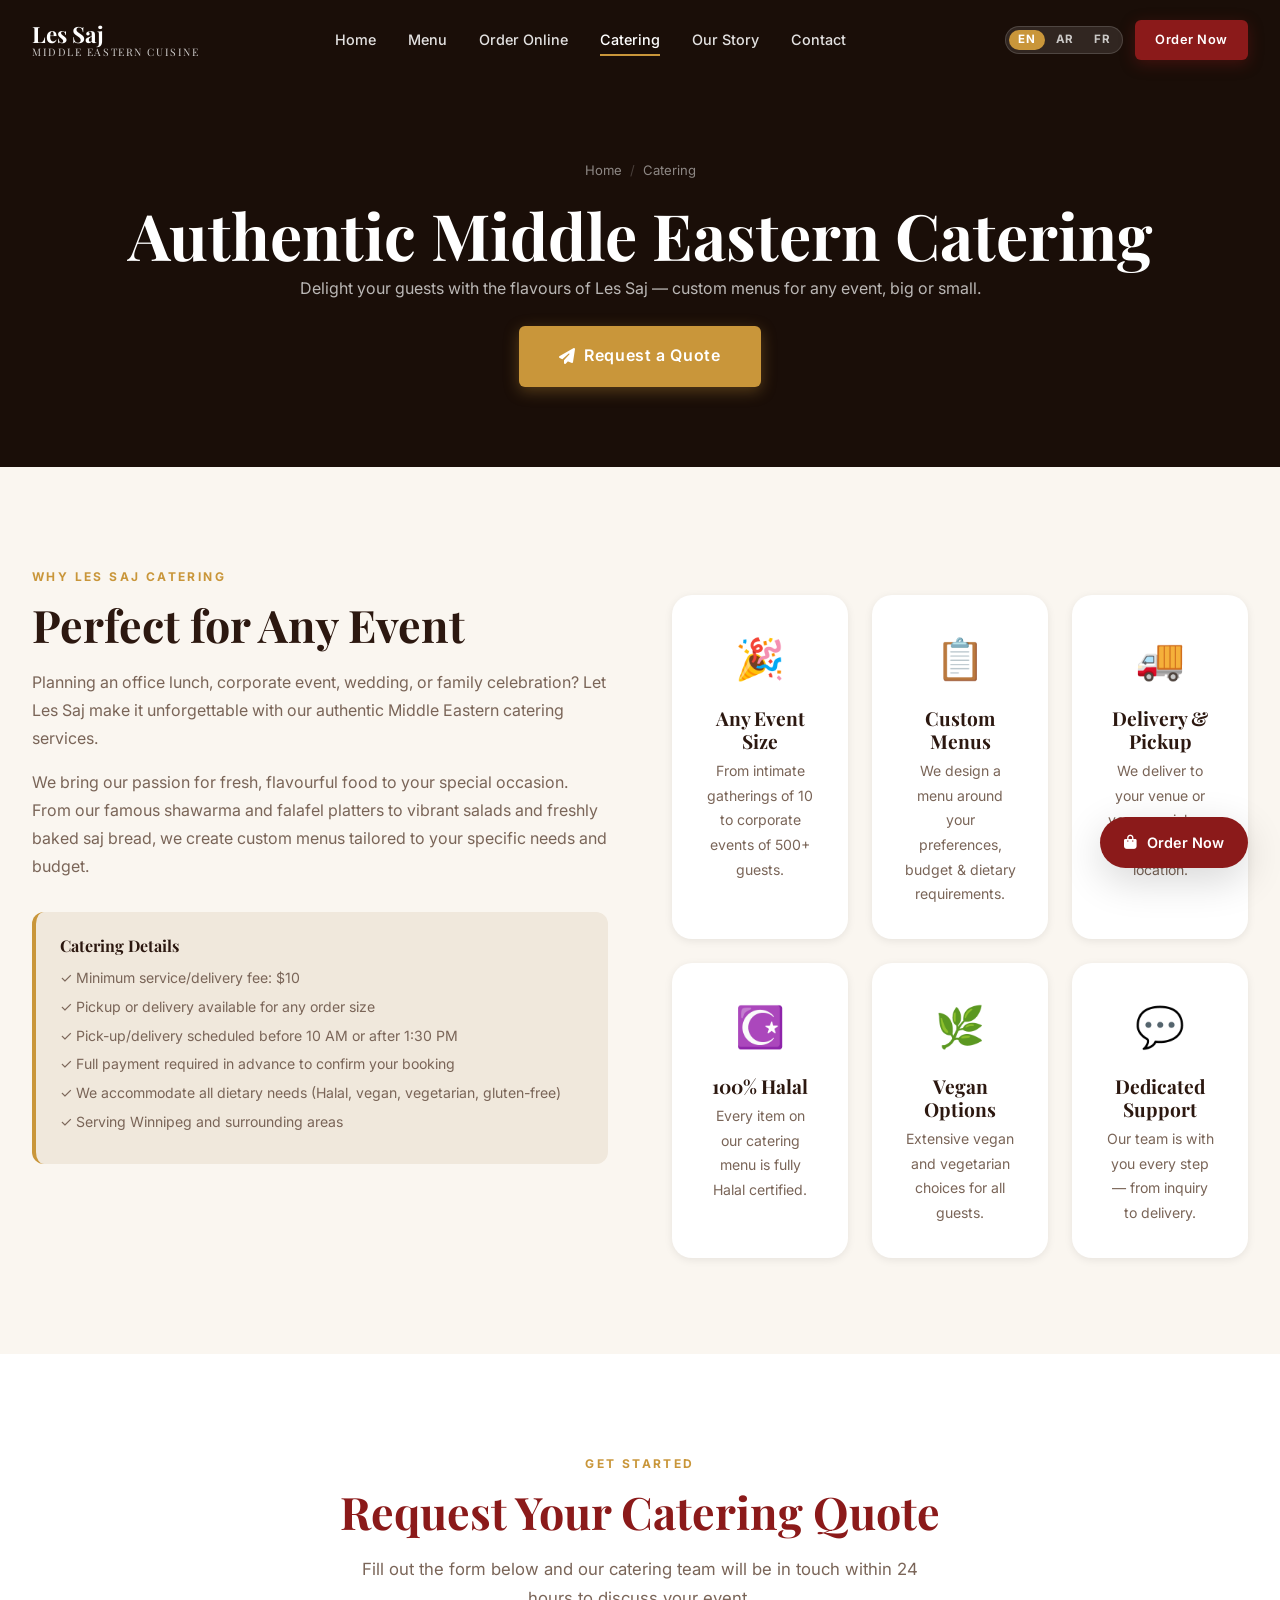
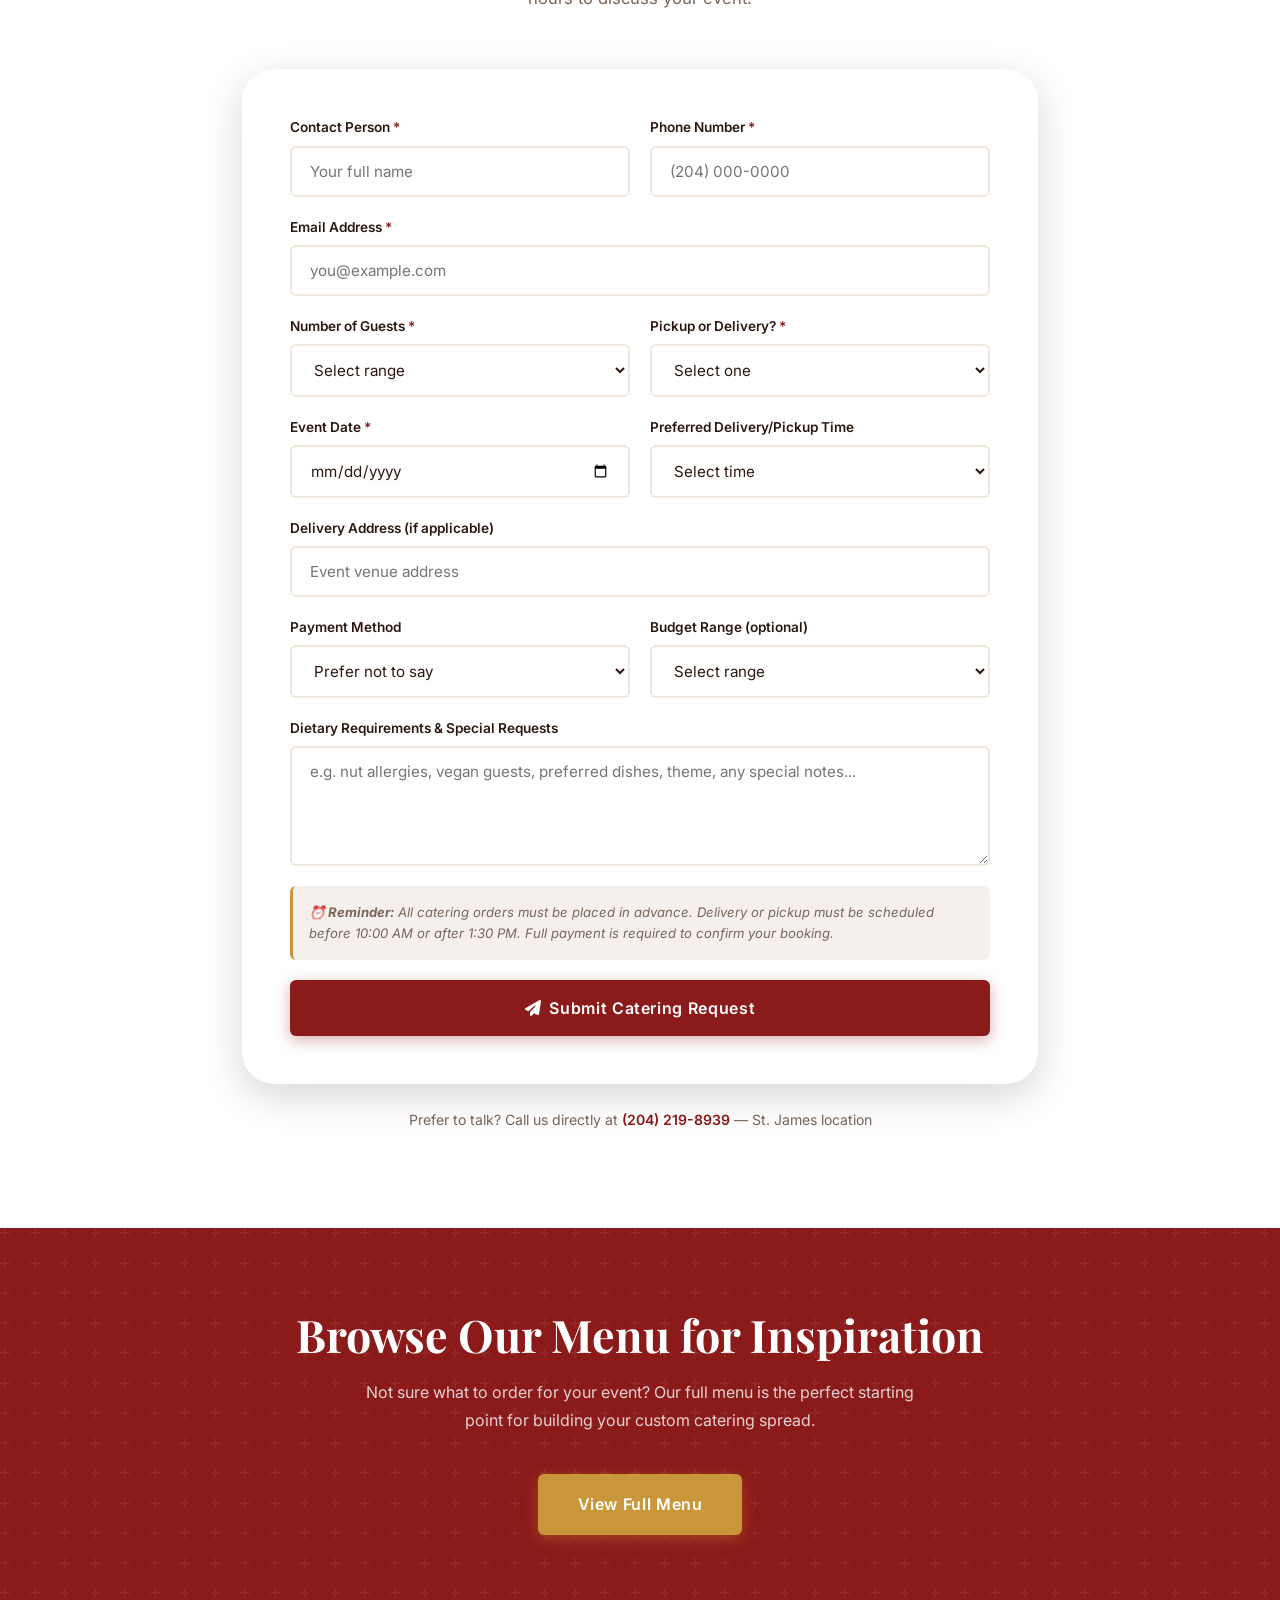
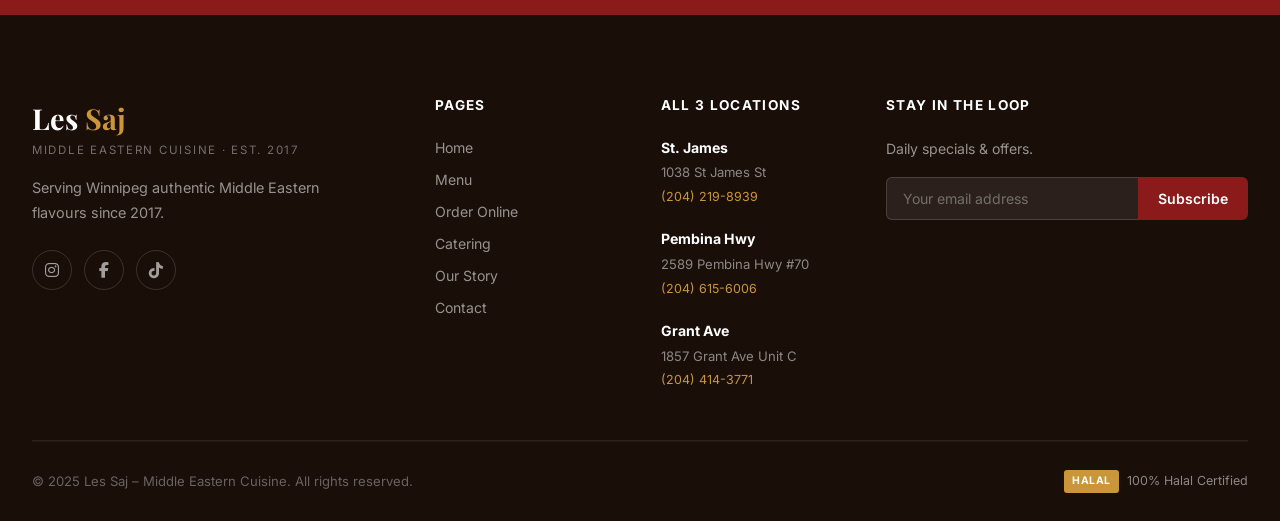
==== commit b5904b7d: "languages" ====
--- a/catering.html
+++ b/catering.html
@@ -1,5 +1,5 @@
 <!DOCTYPE html>
-<html lang="en">
+<html lang="en" dir="ltr">
 <head>
   <meta charset="UTF-8" /><meta name="viewport" content="width=device-width, initial-scale=1.0" />
   <title>Catering | Les Saj – Authentic Middle Eastern Catering in Winnipeg</title>
@@ -23,19 +23,19 @@
 <nav class="nav scrolled">
   <div class="nav-inner">
     <a href="index.html" class="nav-logo"><div class="nav-logo-text"><span class="name">Les Saj</span><span class="tagline">Middle Eastern Cuisine</span></div></a>
-    <div class="nav-links"><a href="index.html">Home</a><a href="menu.html">Menu</a><a href="order.html">Order Online</a><a href="catering.html" class="active">Catering</a><a href="our-story.html">Our Story</a><a href="contact.html">Contact</a></div>
-    <div class="nav-cta"><a href="order.html" class="btn btn-primary btn-sm">Order Now</a></div>
+    <div class="nav-links"><a href="index.html" data-i18n="nav.home">Home</a><a href="menu.html" data-i18n="nav.menu">Menu</a><a href="order.html" data-i18n="nav.order">Order Online</a><a href="catering.html" class="active" data-i18n="nav.catering">Catering</a><a href="our-story.html" data-i18n="nav.story">Our Story</a><a href="contact.html" data-i18n="nav.contact">Contact</a></div>
+    <div class="nav-cta"><div class="lang-switcher"></div><a href="order.html" class="btn btn-primary btn-sm" data-i18n="nav.orderNow">Order Now</a></div>
     <button class="hamburger"><span></span><span></span><span></span></button>
   </div>
 </nav>
-<div class="mobile-menu"><a href="index.html">Home</a><a href="menu.html">Menu</a><a href="order.html">Order Online</a><a href="catering.html">Catering</a><a href="our-story.html">Our Story</a><a href="contact.html">Contact</a><a href="order.html" class="btn btn-primary">Order Now &rarr;</a></div>
+<div class="mobile-menu"><a href="index.html" data-i18n="nav.home">Home</a><a href="menu.html" data-i18n="nav.menu">Menu</a><a href="order.html" data-i18n="nav.order">Order Online</a><a href="catering.html" data-i18n="nav.catering">Catering</a><a href="our-story.html" data-i18n="nav.story">Our Story</a><a href="contact.html" data-i18n="nav.contact">Contact</a><a href="order.html" class="btn btn-primary">Order Now &rarr;</a></div>
 
 <div class="page-hero page-hero-dark">
   <div class="container">
-    <div class="breadcrumb"><a href="index.html">Home</a><span class="sep">/</span><span>Catering</span></div>
-    <h1>Authentic Middle Eastern <span style="color:var(--gold)">Catering</span></h1>
-    <p>Delight your guests with the flavours of Les Saj — custom menus for any event, big or small.</p>
-    <div style="margin-top:1.5rem;"><a href="#catering-form" class="btn btn-gold btn-lg"><i class="fas fa-paper-plane"></i> Request a Quote</a></div>
+    <div class="breadcrumb"><a href="index.html" data-i18n="nav.home">Home</a><span class="sep">/</span><span>Catering</span></div>
+    <h1 data-i18n="cateringPage.hero">Authentic Middle Eastern Catering</h1>
+    <p data-i18n="cateringPage.heroSub">Delight your guests with the flavours of Les Saj — custom menus for any event, big or small.</p>
+    <div style="margin-top:1.5rem;"><a href="#catering-form" class="btn btn-gold btn-lg"><i class="fas fa-paper-plane"></i> <span data-i18n="cateringPage.quoteBtn">Request a Quote</span></a></div>
   </div>
 </div>
 
@@ -43,12 +43,12 @@
   <div class="container">
     <div class="grid-2" style="align-items:start;">
       <div class="reveal-left">
-        <span class="section-label">Why Les Saj Catering</span>
-        <h2 class="section-title">Perfect for <span>Any Event</span></h2>
-        <p>Planning an office lunch, corporate event, wedding, or family celebration? Let Les Saj make it unforgettable with our authentic Middle Eastern catering services.</p>
-        <p style="margin-top:1rem;">We bring our passion for fresh, flavourful food to your special occasion. From our famous shawarma and falafel platters to vibrant salads and freshly baked saj bread, we create custom menus tailored to your specific needs and budget.</p>
+        <span class="section-label" data-i18n="cateringPage.whyLabel">Why Les Saj Catering</span>
+        <h2 class="section-title" data-i18n="cateringPage.whyTitle">Perfect for Any Event</h2>
+        <p data-i18n="cateringPage.whyP1">Planning an office lunch, corporate event, wedding, or family celebration? Let Les Saj make it unforgettable with our authentic Middle Eastern catering services.</p>
+        <p style="margin-top:1rem;" data-i18n="cateringPage.whyP2">We bring our passion for fresh, flavourful food to your special occasion. From our famous shawarma and falafel platters to vibrant salads and freshly baked saj bread, we create custom menus tailored to your specific needs and budget.</p>
         <div class="catering-notes">
-          <h4><i class="fas fa-info-circle" style="color:var(--gold); margin-right:0.5rem;"></i> Catering Details</h4>
+          <h4 data-i18n="cateringPage.detailsTitle"><i class="fas fa-info-circle" style="color:var(--gold); margin-right:0.5rem;"></i> Catering Details</h4>
           <ul>
             <li>✓ Minimum service/delivery fee: $10</li>
             <li>✓ Pickup or delivery available for any order size</li>
@@ -62,33 +62,33 @@
       <div class="perks-grid reveal-right">
         <div class="perk-card">
           <div class="perk-icon">🎉</div>
-          <h4>Any Event Size</h4>
-          <p>From intimate gatherings of 10 to corporate events of 500+ guests.</p>
+          <h4 data-i18n="cateringPage.perk1">Any Event Size</h4>
+          <p data-i18n="cateringPage.perk1p">From intimate gatherings of 10 to corporate events of 500+ guests.</p>
         </div>
         <div class="perk-card">
           <div class="perk-icon">📋</div>
-          <h4>Custom Menus</h4>
-          <p>We design a menu around your preferences, budget &amp; dietary requirements.</p>
+          <h4 data-i18n="cateringPage.perk2">Custom Menus</h4>
+          <p data-i18n="cateringPage.perk2p">We design a menu around your preferences, budget &amp; dietary requirements.</p>
         </div>
         <div class="perk-card">
           <div class="perk-icon">🚚</div>
-          <h4>Delivery &amp; Pickup</h4>
-          <p>We deliver to your venue or you can pick up fresh from any location.</p>
+          <h4 data-i18n="cateringPage.perk3">Delivery &amp; Pickup</h4>
+          <p data-i18n="cateringPage.perk3p">We deliver to your venue or you can pick up fresh from any location.</p>
         </div>
         <div class="perk-card">
           <div class="perk-icon">☪️</div>
-          <h4>100% Halal</h4>
-          <p>Every item on our catering menu is fully Halal certified.</p>
+          <h4 data-i18n="cateringPage.perk4">100% Halal</h4>
+          <p data-i18n="cateringPage.perk4p">Every item on our catering menu is fully Halal certified.</p>
         </div>
         <div class="perk-card">
           <div class="perk-icon">🌿</div>
-          <h4>Vegan Options</h4>
-          <p>Extensive vegan and vegetarian choices for all guests.</p>
+          <h4 data-i18n="cateringPage.perk5">Vegan Options</h4>
+          <p data-i18n="cateringPage.perk5p">Extensive vegan and vegetarian choices for all guests.</p>
         </div>
         <div class="perk-card">
           <div class="perk-icon">💬</div>
-          <h4>Dedicated Support</h4>
-          <p>Our team is with you every step — from inquiry to delivery.</p>
+          <h4 data-i18n="cateringPage.perk6">Dedicated Support</h4>
+          <p data-i18n="cateringPage.perk6p">Our team is with you every step — from inquiry to delivery.</p>
         </div>
       </div>
     </div>
@@ -99,9 +99,9 @@
 <section class="section bg-white" id="catering-form">
   <div class="container" style="max-width:860px;">
     <div class="section-header">
-      <span class="section-label">Get Started</span>
-      <h2 class="section-title reveal">Request Your <span>Catering Quote</span></h2>
-      <p class="section-subtitle reveal">Fill out the form below and our catering team will be in touch within 24 hours to discuss your event.</p>
+      <span class="section-label" data-i18n="cateringPage.formLabel">Get Started</span>
+      <h2 class="section-title reveal"><span data-i18n="cateringPage.formTitle">Request Your Catering Quote</span></h2>
+      <p class="section-subtitle reveal" data-i18n="cateringPage.formSub">Fill out the form below and our catering team will be in touch within 24 hours to discuss your event.</p>
     </div>
     <div style="background:var(--white); border-radius:var(--radius-xl); padding:3rem; box-shadow:var(--shadow-lg);" class="reveal">
       <form id="catering-form" class="form-grid">
@@ -197,22 +197,23 @@
 
 <section class="cta-band">
   <div class="container">
-    <h2>Browse Our Menu for Inspiration</h2>
-    <p>Not sure what to order for your event? Our full menu is the perfect starting point for building your custom catering spread.</p>
-    <a href="menu.html" class="btn btn-gold btn-lg"><i class="fas fa-utensils"></i> View Full Menu</a>
+    <h2 data-i18n="cateringPage.ctaTitle">Browse Our Menu for Inspiration</h2>
+    <p data-i18n="cateringPage.ctaP">Not sure what to order for your event? Our full menu is the perfect starting point for building your custom catering spread.</p>
+    <a href="menu.html" class="btn btn-gold btn-lg" data-i18n="cateringPage.ctaBtn"><i class="fas fa-utensils"></i> View Full Menu</a>
   </div>
 </section>
 
 <footer class="footer"><div class="container">
   <div class="footer-top">
     <div class="footer-brand"><div class="footer-logo-text">Les <span>Saj</span></div><div class="footer-tagline">Middle Eastern Cuisine · Est. 2017</div><p>Serving Winnipeg authentic Middle Eastern flavours since 2017.</p><div class="social-links"><a href="#" class="social-link"><i class="fab fa-instagram"></i></a><a href="#" class="social-link"><i class="fab fa-facebook-f"></i></a><a href="#" class="social-link"><i class="fab fa-tiktok"></i></a></div></div>
-    <div><div class="footer-heading">Pages</div><div class="footer-links"><a href="index.html">Home</a><a href="menu.html">Menu</a><a href="order.html">Order Online</a><a href="catering.html">Catering</a><a href="our-story.html">Our Story</a><a href="contact.html">Contact Us</a></div></div>
-    <div><div class="footer-heading">All 3 Locations</div><div class="footer-locations"><div class="footer-location"><strong>St. James</strong><span>1038 St James St</span><a href="tel:2042198939">(204) 219-8939</a></div><div class="footer-location"><strong>Pembina Hwy</strong><span>2589 Pembina Hwy #70</span><a href="tel:2046156006">(204) 615-6006</a></div><div class="footer-location"><strong>Grant Ave</strong><span>1857 Grant Ave Unit C</span><a href="tel:2044143771">(204) 414-3771</a></div></div></div>
-    <div><div class="footer-heading">Stay Updated</div><div class="footer-newsletter"><p>Daily specials &amp; offers.</p><form class="newsletter-form" onsubmit="return false;"><input type="email" placeholder="Your email" /><button>Go</button></form></div></div>
-  </div>
-  <div class="footer-bottom"><p>&copy; 2025 Les Saj – Middle Eastern Cuisine.</p><div class="footer-halal"><span class="halal-badge">HALAL</span><span>100% Halal Certified</span></div></div>
+    <div><div class="footer-heading" data-i18n="footer.pages">Pages</div><div class="footer-links"><a href="index.html" data-i18n="nav.home">Home</a><a href="menu.html" data-i18n="nav.menu">Menu</a><a href="order.html" data-i18n="nav.order">Order Online</a><a href="catering.html" data-i18n="nav.catering">Catering</a><a href="our-story.html" data-i18n="nav.story">Our Story</a><a href="contact.html" data-i18n="nav.contact">Contact Us</a></div></div>
+    <div><div class="footer-heading" data-i18n="footer.locations">All 3 Locations</div><div class="footer-locations"><div class="footer-location"><strong>St. James</strong><span>1038 St James St</span><a href="tel:2042198939">(204) 219-8939</a></div><div class="footer-location"><strong>Pembina Hwy</strong><span>2589 Pembina Hwy #70</span><a href="tel:2046156006">(204) 615-6006</a></div><div class="footer-location"><strong>Grant Ave</strong><span>1857 Grant Ave Unit C</span><a href="tel:2044143771">(204) 414-3771</a></div></div></div>
+    <div><div class="footer-heading" data-i18n="footer.stayLoop">Stay Updated</div><div class="footer-newsletter"><p>Daily specials &amp; offers.</p><form class="newsletter-form" onsubmit="return false;"><input type="email" data-i18n-placeholder="footer.emailPlaceholder" placeholder="Your email" /><button data-i18n="footer.subscribe">Go</button></form></div></div>
+  </div>
+  <div class="footer-bottom"><p>&copy; 2025 Les Saj – Middle Eastern Cuisine. All rights reserved.</p><div class="footer-halal"><span class="halal-badge">HALAL</span><span data-i18n="footer.halal">100% Halal Certified</span></div></div>
 </div></footer>
 <div class="floating-order"><a href="order.html" class="floating-btn floating-order-btn"><i class="fas fa-shopping-bag"></i> Order Now</a></div>
+<script src="js/i18n.js"></script>
 <script src="js/main.js"></script>
 </body>
 </html>
--- a/css/style.css
+++ b/css/style.css
@@ -3,7 +3,7 @@
    Brand: Deep Red #8B1A1A | Gold #C9963A | Cream #FAF6F0
    ═══════════════════════════════════════════════════════ */
 
-@import url('https://fonts.googleapis.com/css2?family=Playfair+Display:ital,wght@0,400;0,600;0,700;1,400&family=Inter:wght@300;400;500;600;700&display=swap');
+@import url('https://fonts.googleapis.com/css2?family=Playfair+Display:ital,wght@0,400;0,600;0,700;1,400&family=Inter:wght@300;400;500;600;700&family=Noto+Sans+Arabic:wght@300;400;500;600;700&display=swap');
 
 /* ── CSS Variables ── */
 :root {
@@ -901,3 +901,265 @@
   .categories-grid { grid-template-columns: repeat(2, 1fr); }
   .location-actions { flex-direction: column; }
 }
+
+/* ══════════════════════════════════════════════════════════
+   LANGUAGE SWITCHER
+══════════════════════════════════════════════════════════ */
+.lang-switcher {
+  display: flex;
+  align-items: center;
+  gap: 2px;
+  background: rgba(255,255,255,0.1);
+  border-radius: 100px;
+  padding: 3px;
+  border: 1px solid rgba(255,255,255,0.15);
+}
+
+.nav.scrolled .lang-switcher {
+  background: rgba(0,0,0,0.06);
+  border-color: rgba(0,0,0,0.1);
+}
+
+.lang-btn {
+  background: transparent;
+  border: none;
+  color: rgba(255,255,255,0.75);
+  font-size: 0.72rem;
+  font-weight: 700;
+  letter-spacing: 0.06em;
+  padding: 4px 9px;
+  border-radius: 100px;
+  cursor: pointer;
+  transition: var(--transition);
+  font-family: inherit;
+  line-height: 1;
+}
+
+.lang-btn:hover {
+  color: var(--white);
+  background: rgba(255,255,255,0.15);
+}
+
+.lang-btn.active {
+  background: var(--gold);
+  color: var(--white);
+}
+
+.nav.scrolled .lang-btn {
+  color: var(--text-muted);
+}
+
+.nav.scrolled .lang-btn:hover {
+  color: var(--text);
+  background: rgba(0,0,0,0.08);
+}
+
+.nav.scrolled .lang-btn.active {
+  background: var(--gold);
+  color: var(--white);
+}
+
+/* ══════════════════════════════════════════════════════════
+   RTL SUPPORT (Arabic)
+══════════════════════════════════════════════════════════ */
+[dir="rtl"] {
+  font-family: 'Noto Sans Arabic', 'Inter', -apple-system, sans-serif;
+}
+
+/* Flip text alignment */
+[dir="rtl"] .section-header,
+[dir="rtl"] .section-label,
+[dir="rtl"] .section-title,
+[dir="rtl"] .section-subtitle {
+  text-align: center;
+}
+
+/* Nav flip */
+[dir="rtl"] .nav-inner {
+  flex-direction: row-reverse;
+}
+
+[dir="rtl"] .nav-links {
+  flex-direction: row-reverse;
+}
+
+[dir="rtl"] .nav-cta {
+  flex-direction: row-reverse;
+}
+
+[dir="rtl"] .nav-logo {
+  flex-direction: row-reverse;
+}
+
+/* Hero content */
+[dir="rtl"] .hero-content {
+  text-align: right;
+}
+
+[dir="rtl"] .hero-content h1,
+[dir="rtl"] .hero-content p {
+  text-align: right;
+}
+
+[dir="rtl"] .hero-actions {
+  justify-content: flex-end;
+}
+
+/* Split sections */
+[dir="rtl"] .split-section {
+  flex-direction: row-reverse;
+}
+
+[dir="rtl"] .split-content {
+  text-align: right;
+}
+
+/* Buttons in split sections */
+[dir="rtl"] .split-content .btn {
+  align-self: flex-start;
+}
+
+/* Location rows */
+[dir="rtl"] .location-row {
+  flex-direction: row-reverse;
+  text-align: right;
+}
+
+[dir="rtl"] .location-row > div {
+  text-align: right;
+}
+
+[dir="rtl"] .location-header {
+  flex-direction: row-reverse;
+  text-align: right;
+}
+
+[dir="rtl"] .location-actions {
+  flex-direction: row-reverse;
+}
+
+/* Footer */
+[dir="rtl"] .footer-top {
+  text-align: right;
+}
+
+[dir="rtl"] .footer-brand {
+  text-align: right;
+}
+
+[dir="rtl"] .footer-links {
+  align-items: flex-end;
+}
+
+[dir="rtl"] .footer-locations .footer-location {
+  align-items: flex-end;
+  text-align: right;
+}
+
+[dir="rtl"] .social-links {
+  justify-content: flex-end;
+}
+
+[dir="rtl"] .footer-bottom {
+  flex-direction: row-reverse;
+}
+
+/* Form labels */
+[dir="rtl"] .form-group label,
+[dir="rtl"] .form-group input,
+[dir="rtl"] .form-group select,
+[dir="rtl"] .form-group textarea {
+  text-align: right;
+}
+
+/* Review cards */
+[dir="rtl"] .review-author {
+  flex-direction: row-reverse;
+}
+
+[dir="rtl"] .review-card {
+  text-align: right;
+}
+
+/* Dish cards */
+[dir="rtl"] .dish-card-body {
+  text-align: right;
+}
+
+[dir="rtl"] .dish-card-footer {
+  flex-direction: row-reverse;
+}
+
+/* Founder cards */
+[dir="rtl"] .founder-bio {
+  text-align: right;
+}
+
+/* Catering notes */
+[dir="rtl"] .catering-notes {
+  border-left: none;
+  border-right: 4px solid var(--gold);
+  text-align: right;
+}
+
+/* Value cards */
+[dir="rtl"] .value-card {
+  text-align: center;
+}
+
+/* Page hero breadcrumb */
+[dir="rtl"] .breadcrumb {
+  flex-direction: row-reverse;
+}
+
+/* Catering perks */
+[dir="rtl"] .perk-card {
+  text-align: center;
+}
+
+/* Ticker still LTR for readability */
+[dir="rtl"] .ticker {
+  direction: ltr;
+}
+
+/* Stats bar centered regardless */
+[dir="rtl"] .stats-inner {
+  direction: rtl;
+}
+
+/* Award strip */
+[dir="rtl"] .award-strip {
+  flex-direction: row-reverse;
+}
+
+/* CTA band */
+[dir="rtl"] .cta-band {
+  text-align: center;
+}
+
+/* Mobile menu RTL */
+[dir="rtl"] .mobile-menu {
+  text-align: right;
+}
+
+/* Category cards */
+[dir="rtl"] .category-card {
+  text-align: center;
+}
+
+/* Breadcrumb separator */
+[dir="rtl"] .breadcrumb .sep {
+  transform: scaleX(-1);
+  display: inline-block;
+}
+
+/* Order platform cards */
+[dir="rtl"] .platform-card {
+  text-align: center;
+}
+
+/* Timeline items */
+[dir="rtl"] .timeline-item {
+  flex-direction: row-reverse;
+  text-align: right;
+}
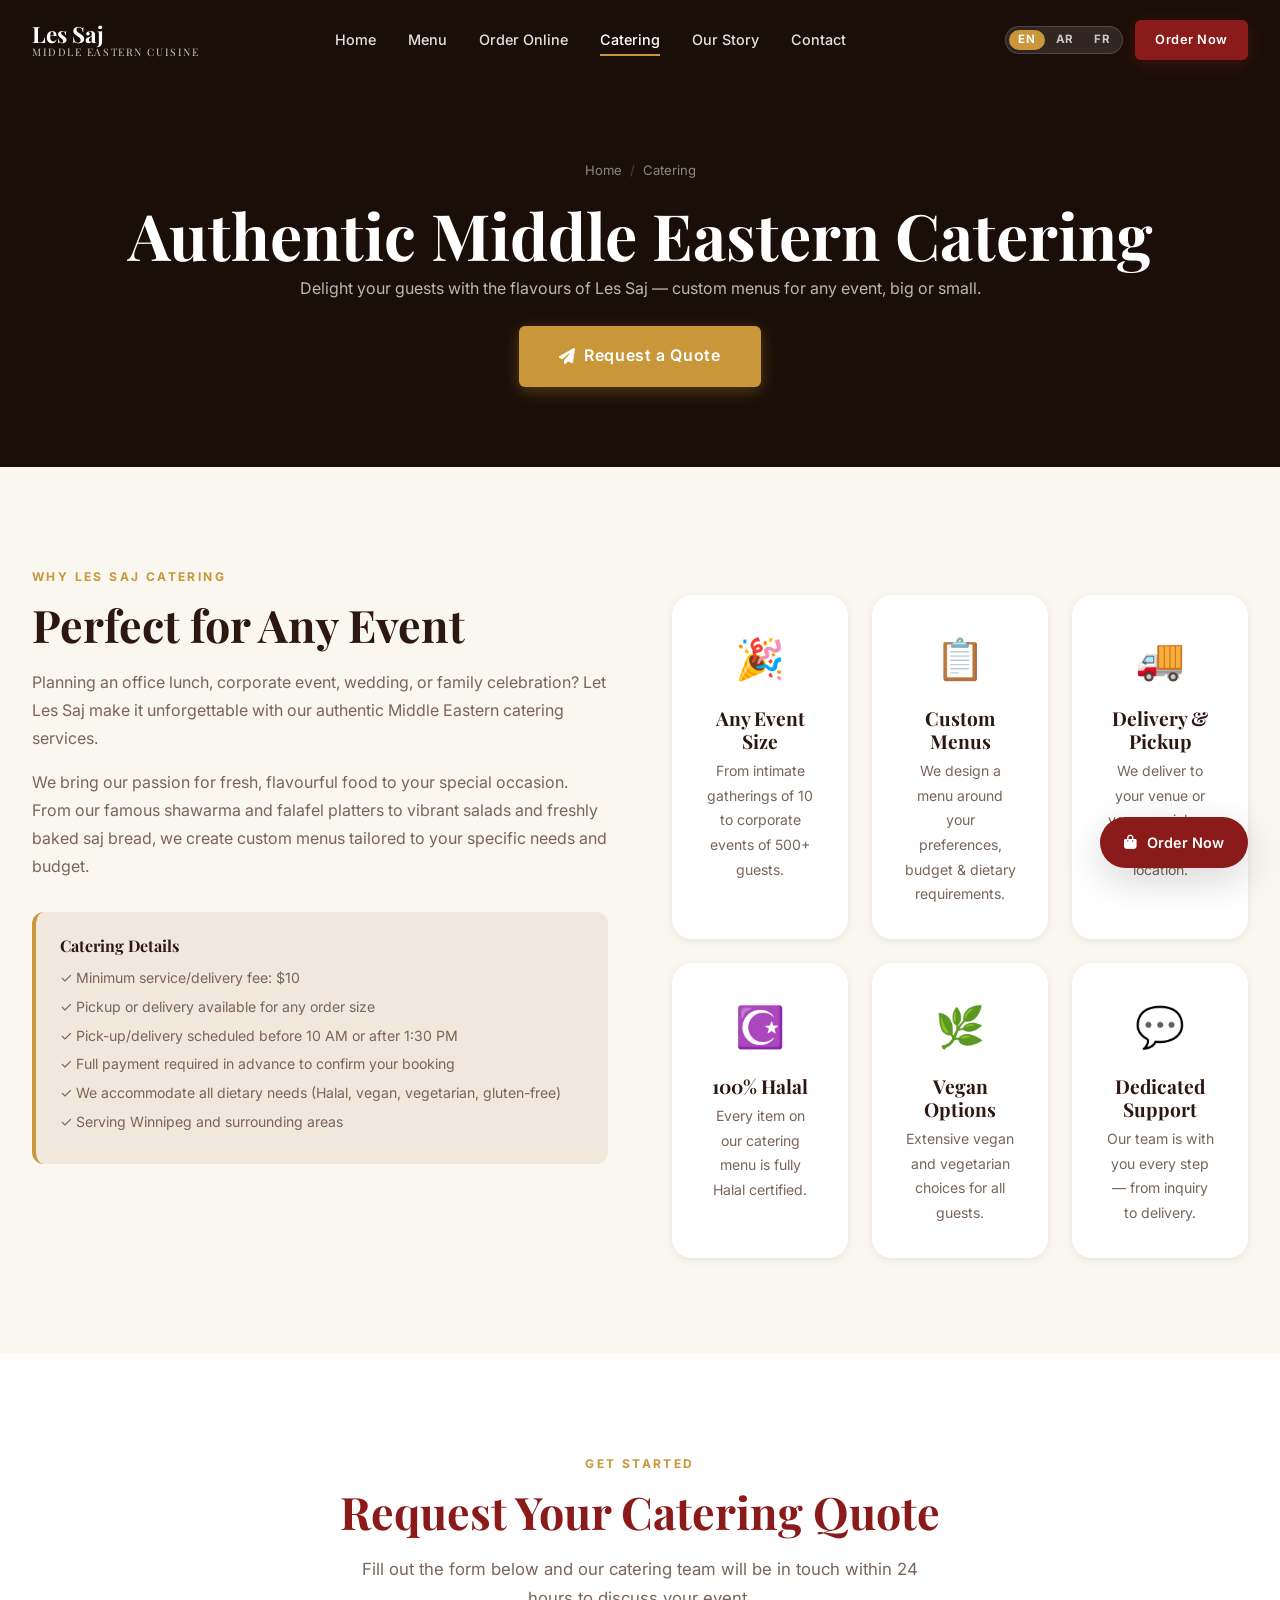
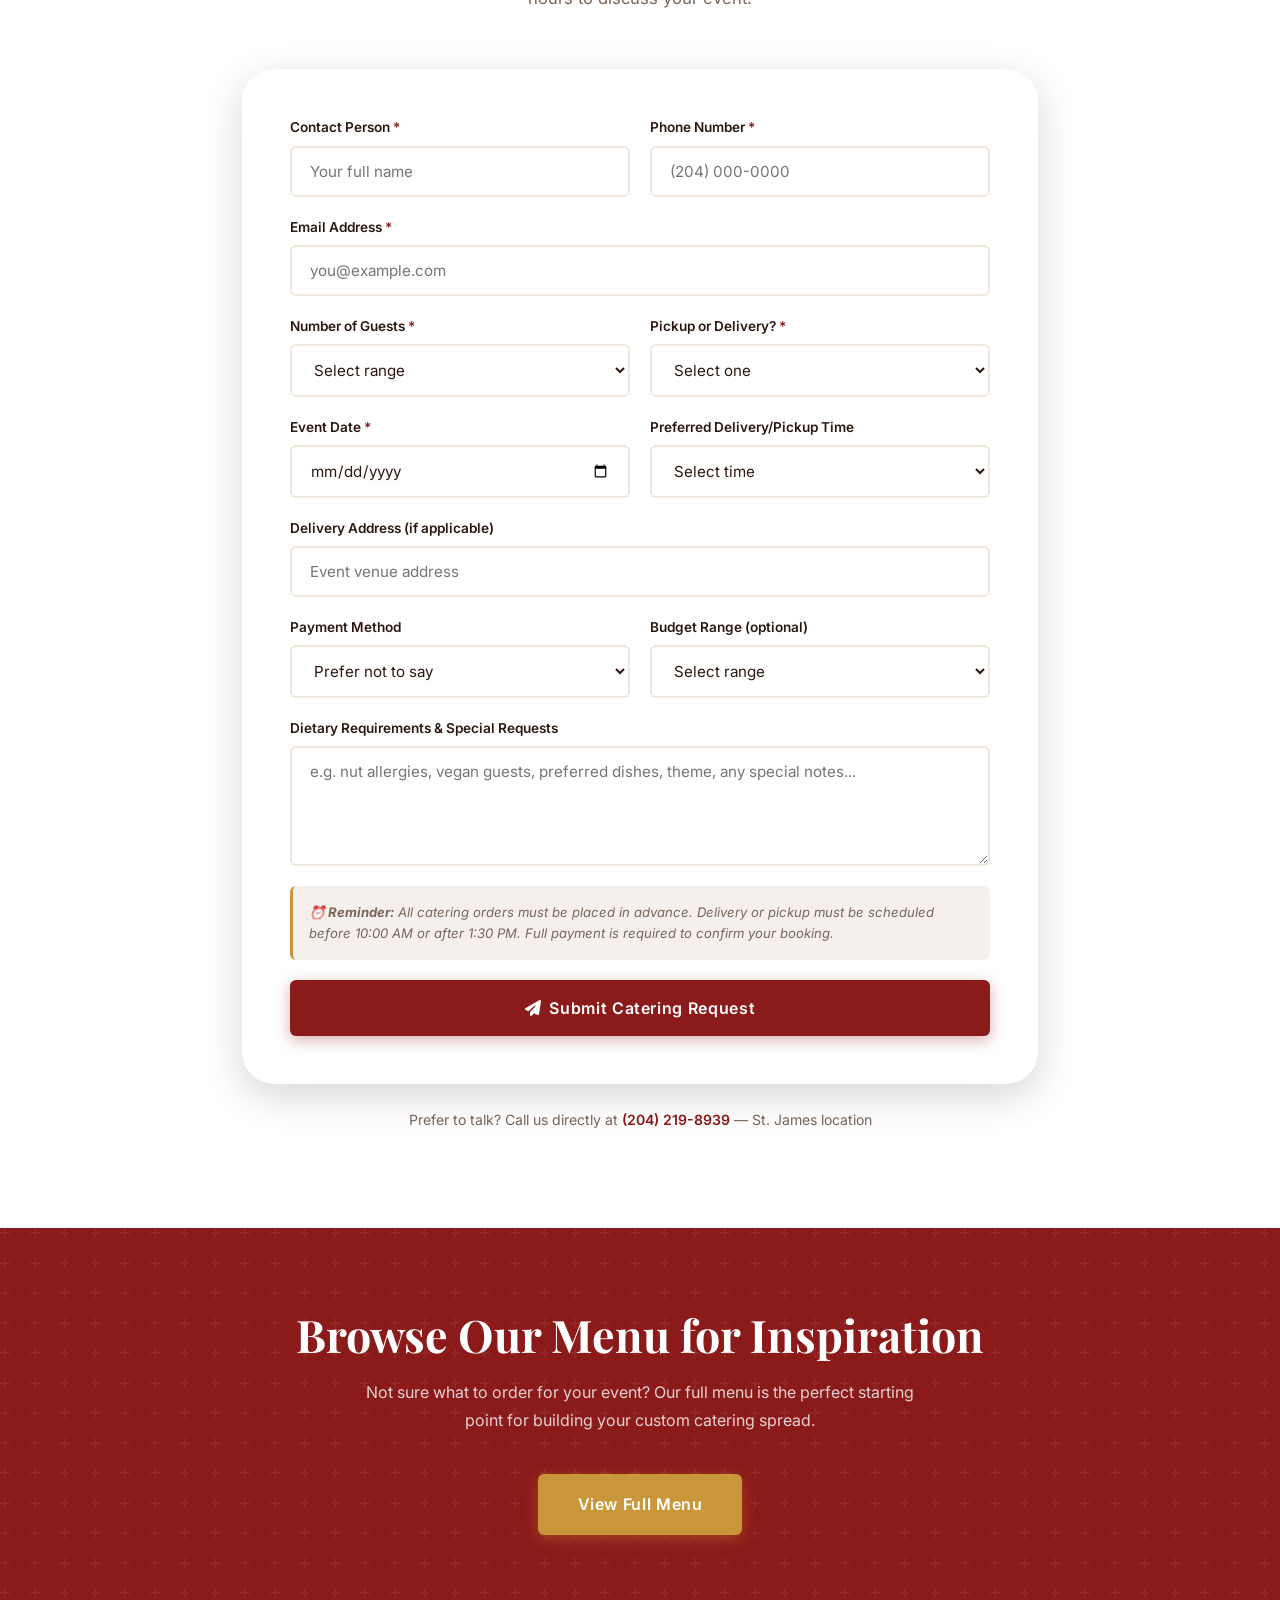
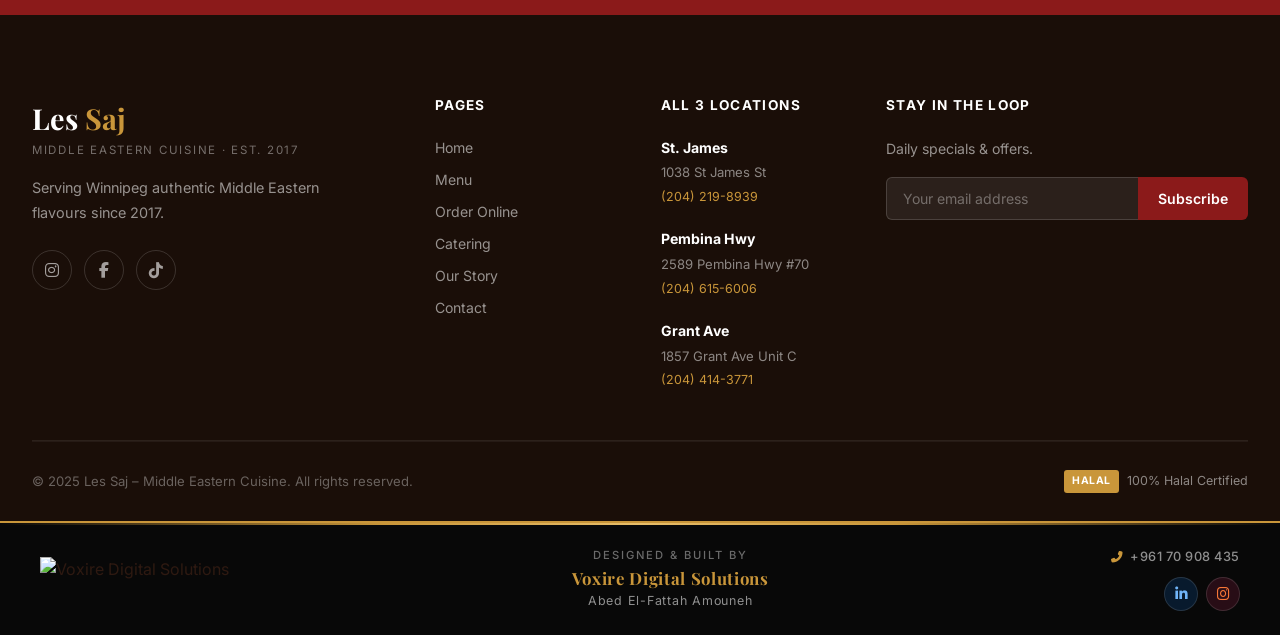
==== commit ed16bdd9: "fixes" ====
--- a/catering.html
+++ b/catering.html
@@ -215,5 +215,35 @@
 <div class="floating-order"><a href="order.html" class="floating-btn floating-order-btn"><i class="fas fa-shopping-bag"></i> Order Now</a></div>
 <script src="js/i18n.js"></script>
 <script src="js/main.js"></script>
+
+<!-- ── VOXIRE CREDIT ───────────────────────── -->
+<div class="voxire-credit">
+  <div class="voxire-inner">
+    <div class="voxire-left">
+      <a href="https://voxire.dev" target="_blank" rel="noopener" aria-label="Voxire Digital Solutions">
+        <img src="https://cdn.voxire.dev/web_content/logo.webp" alt="Voxire Digital Solutions" class="voxire-logo" />
+      </a>
+    </div>
+    <div class="voxire-center">
+      <span class="voxire-built">Designed &amp; Built by</span>
+      <span class="voxire-name">Voxire Digital Solutions</span>
+      <span class="voxire-person">Abed El-Fattah Amouneh</span>
+    </div>
+    <div class="voxire-right">
+      <a href="tel:+96170908435" class="voxire-phone">
+        <i class="fas fa-phone-alt"></i> +961 70 908 435
+      </a>
+      <div class="voxire-socials">
+        <a href="https://www.linkedin.com/in/abed-amouneh/" target="_blank" rel="noopener" class="voxire-social-btn linkedin" aria-label="LinkedIn">
+          <i class="fab fa-linkedin-in"></i>
+        </a>
+        <a href="https://www.instagram.com/abedamouneh/" target="_blank" rel="noopener" class="voxire-social-btn instagram" aria-label="Instagram">
+          <i class="fab fa-instagram"></i>
+        </a>
+      </div>
+    </div>
+  </div>
+</div>
+
 </body>
 </html>
--- a/css/style.css
+++ b/css/style.css
@@ -42,13 +42,20 @@
 
 /* ── Reset & Base ── */
 *, *::before, *::after { box-sizing: border-box; margin: 0; padding: 0; }
-html { scroll-behavior: smooth; font-size: 16px; }
+html {
+  scroll-behavior: smooth;
+  font-size: 16px;
+  overflow-x: hidden; /* ← prevents horizontal scroll at the document level */
+  max-width: 100%;
+}
 body {
   font-family: 'Inter', -apple-system, BlinkMacSystemFont, sans-serif;
   color: var(--text);
   background: var(--cream);
   line-height: 1.6;
   overflow-x: hidden;
+  max-width: 100%;
+  position: relative; /* keeps fixed children from expanding the layout */
 }
 img { max-width: 100%; height: auto; display: block; }
 a { text-decoration: none; color: inherit; }
@@ -902,6 +909,234 @@
   .location-actions { flex-direction: column; }
 }
 
+/* ── Mobile overflow safety net ── */
+@media (max-width: 768px) {
+  section, div, nav, footer, header {
+    max-width: 100%;
+  }
+  .hero-bg {
+    max-width: 100vw;
+    overflow: hidden;
+  }
+  .ticker {
+    max-width: 100vw;
+    overflow: hidden;
+  }
+  .split-section {
+    overflow: hidden;
+  }
+  .award-strip {
+    max-width: 100vw;
+    overflow: hidden;
+  }
+  .footer {
+    max-width: 100vw;
+    overflow: hidden;
+  }
+  /* Nav safety */
+  .nav {
+    max-width: 100vw;
+    overflow: hidden;
+  }
+  .lang-switcher {
+    flex-shrink: 0;
+  }
+}
+
+/* ══════════════════════════════════════════════════════════
+   VOXIRE DIGITAL SOLUTIONS — CREDIT STRIP
+══════════════════════════════════════════════════════════ */
+.voxire-credit {
+  background: #080808;
+  border-top: 2px solid #C9963A;
+  padding: 1.5rem 0;
+  position: relative;
+  overflow: hidden;
+}
+
+/* Subtle gold shimmer line */
+.voxire-credit::before {
+  content: '';
+  position: absolute;
+  top: 0; left: 0; right: 0;
+  height: 2px;
+  background: linear-gradient(90deg, transparent 0%, #C9963A 30%, #E8BE6A 50%, #C9963A 70%, transparent 100%);
+}
+
+.voxire-inner {
+  max-width: 1280px;
+  margin: 0 auto;
+  padding: 0 2.5rem;
+  display: flex;
+  align-items: center;
+  justify-content: space-between;
+  gap: 2rem;
+  flex-wrap: wrap;
+}
+
+.voxire-left {
+  display: flex;
+  align-items: center;
+  flex-shrink: 0;
+}
+
+.voxire-logo {
+  height: 44px;
+  width: auto;
+  object-fit: contain;
+  filter: brightness(1.05);
+  transition: opacity 0.25s ease;
+}
+
+.voxire-logo:hover {
+  opacity: 0.85;
+}
+
+.voxire-center {
+  display: flex;
+  flex-direction: column;
+  align-items: center;
+  gap: 0.2rem;
+  text-align: center;
+  flex: 1;
+  min-width: 200px;
+}
+
+.voxire-built {
+  font-size: 0.7rem;
+  font-weight: 500;
+  letter-spacing: 0.18em;
+  text-transform: uppercase;
+  color: rgba(255,255,255,0.4);
+}
+
+.voxire-name {
+  font-size: 1.05rem;
+  font-weight: 700;
+  color: #C9963A;
+  letter-spacing: 0.04em;
+  font-family: 'Playfair Display', Georgia, serif;
+  line-height: 1.2;
+}
+
+.voxire-person {
+  font-size: 0.78rem;
+  color: rgba(255,255,255,0.55);
+  font-weight: 400;
+  letter-spacing: 0.06em;
+}
+
+.voxire-right {
+  display: flex;
+  flex-direction: column;
+  align-items: flex-end;
+  gap: 0.6rem;
+  flex-shrink: 0;
+}
+
+.voxire-phone {
+  display: flex;
+  align-items: center;
+  gap: 0.4rem;
+  color: rgba(255,255,255,0.55);
+  font-size: 0.8rem;
+  font-weight: 500;
+  letter-spacing: 0.04em;
+  text-decoration: none;
+  transition: color 0.2s;
+}
+
+.voxire-phone:hover {
+  color: #C9963A;
+}
+
+.voxire-phone i {
+  font-size: 0.72rem;
+  color: #C9963A;
+}
+
+.voxire-socials {
+  display: flex;
+  align-items: center;
+  gap: 0.5rem;
+}
+
+.voxire-social-btn {
+  display: flex;
+  align-items: center;
+  justify-content: center;
+  width: 34px;
+  height: 34px;
+  border-radius: 50%;
+  font-size: 0.9rem;
+  text-decoration: none;
+  transition: transform 0.25s ease, background 0.25s ease;
+  border: 1px solid rgba(255,255,255,0.12);
+  color: #fff;
+}
+
+.voxire-social-btn:hover {
+  transform: translateY(-2px) scale(1.1);
+  border-color: transparent;
+}
+
+.voxire-social-btn.linkedin {
+  background: rgba(10, 102, 194, 0.2);
+  color: #70B5F9;
+}
+
+.voxire-social-btn.linkedin:hover {
+  background: #0A66C2;
+  color: #fff;
+}
+
+.voxire-social-btn.instagram {
+  background: rgba(225, 48, 108, 0.15);
+  color: #F77737;
+}
+
+.voxire-social-btn.instagram:hover {
+  background: linear-gradient(45deg, #833AB4, #FD1D1D, #F77737);
+  color: #fff;
+}
+
+/* Responsive Voxire strip */
+@media (max-width: 768px) {
+  .voxire-inner {
+    flex-direction: column;
+    align-items: center;
+    text-align: center;
+    gap: 1.25rem;
+    padding: 0 1.5rem;
+  }
+  .voxire-right {
+    align-items: center;
+  }
+  .voxire-center {
+    order: 2;
+  }
+  .voxire-left {
+    order: 1;
+  }
+  .voxire-right {
+    order: 3;
+  }
+}
+
+/* RTL Voxire */
+[dir="rtl"] .voxire-inner {
+  flex-direction: row-reverse;
+}
+[dir="rtl"] .voxire-right {
+  align-items: flex-start;
+}
+@media (max-width: 768px) {
+  [dir="rtl"] .voxire-inner {
+    flex-direction: column;
+    align-items: center;
+  }
+}
+
 /* ══════════════════════════════════════════════════════════
    LANGUAGE SWITCHER
 ══════════════════════════════════════════════════════════ */
